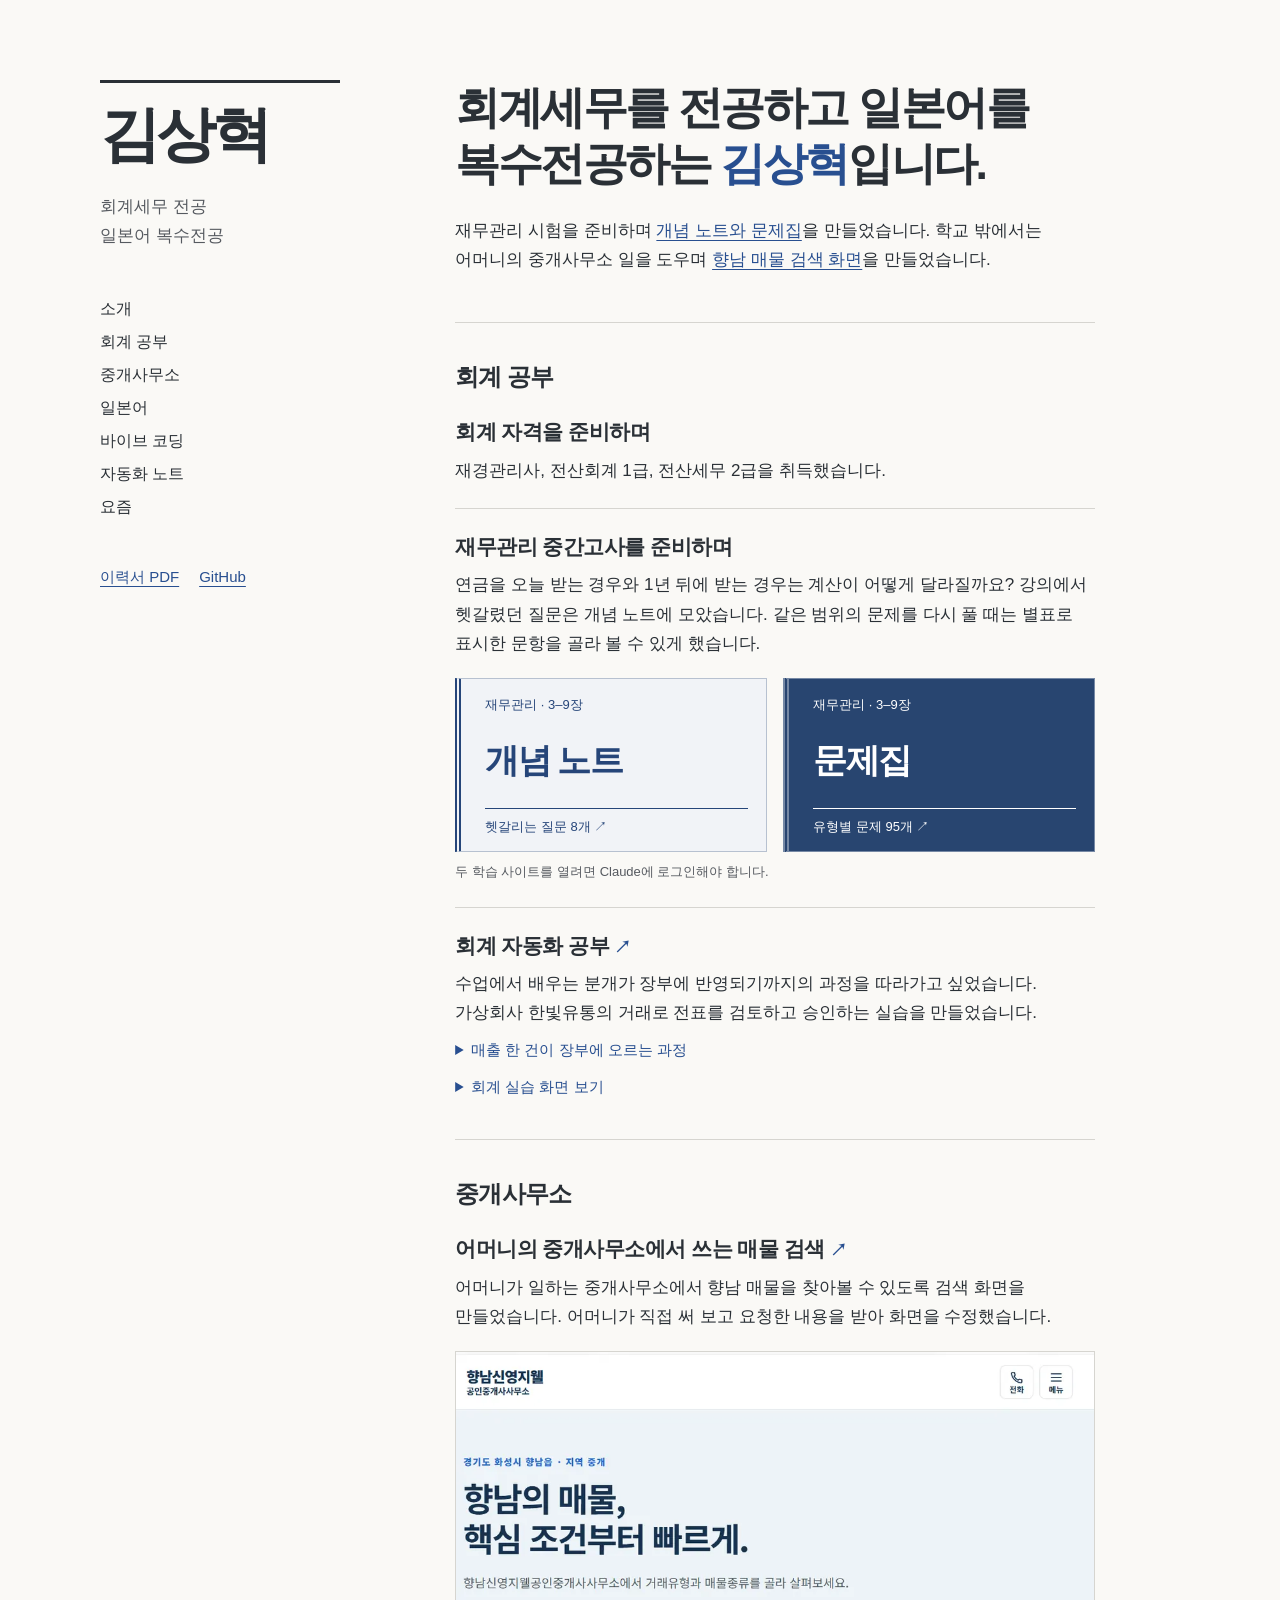
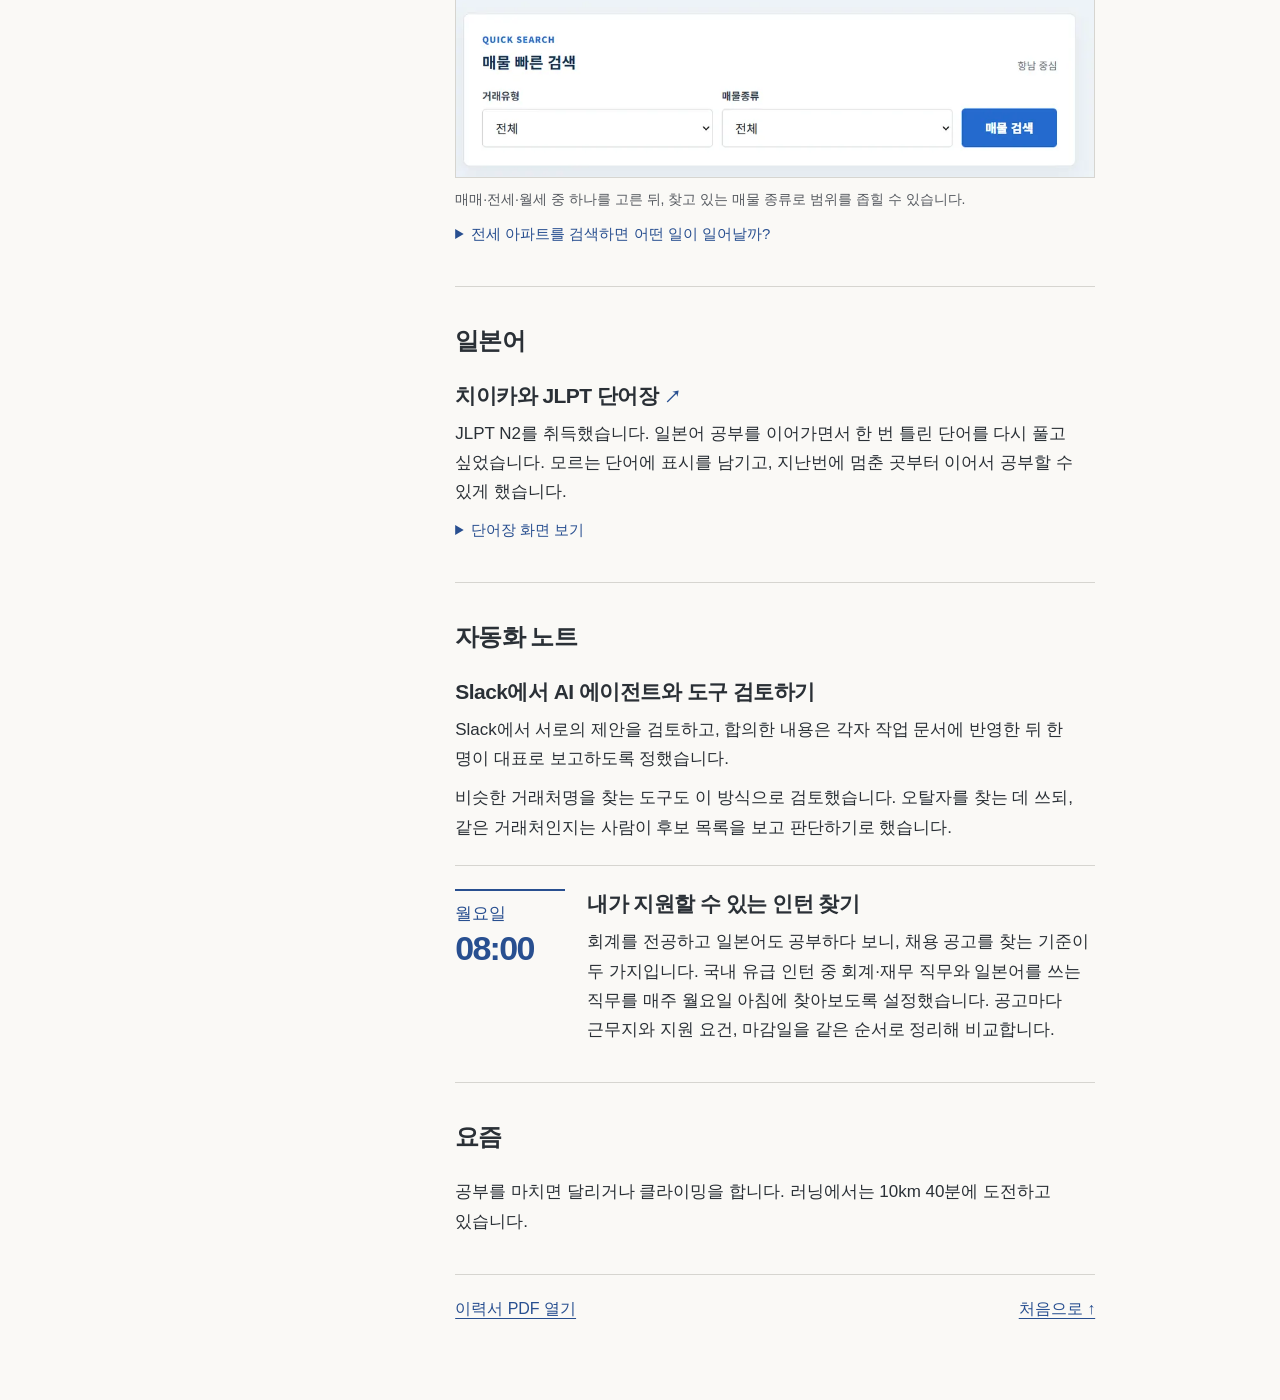
==== index.html @ f2d388ac "Add a Korean development journal with three documented project decisions" ====
<!doctype html>
<html lang="ko">
<head>
  <meta charset="utf-8">
  <meta name="viewport" content="width=device-width, initial-scale=1">
  <meta name="description" content="김상혁의 개인 포트폴리오. 회계와 일본어를 공부하고, 중개사무소 업무와 공부에 쓰는 도구를 만듭니다.">
  <title>김상혁 · 개인 포트폴리오</title>
  <link rel="stylesheet" href="portfolio.css?v=journal-1">
</head>
<body>
  <a class="skip" href="#intro">본문으로 이동</a>
  <div class="layout">
    <header>
      <a class="name" href="#intro"><h1>김상혁</h1></a>
      <p class="major">회계세무 전공<br>일본어 복수전공</p>
      <nav aria-label="페이지 목차">
        <a href="#intro">소개</a><a href="#work">회계 공부</a><a href="#estate">중개사무소</a><a href="#japanese">일본어</a><a href="vibe-coding.html">바이브 코딩</a><a href="#notes">자동화 노트</a><a href="#now">요즘</a>
      </nav>
      <div class="links"><a href="resume.pdf">이력서 PDF</a><a href="https://github.com/osh3772-star">GitHub</a></div>
    </header>
    <main>
      <section id="intro" aria-label="소개">
        <p class="lead">회계세무를 전공하고 일본어를 복수전공하는 <strong>김상혁</strong>입니다.</p>
        <p>재무관리 시험을 준비하며 <a href="#finance-study">개념 노트와 문제집</a>을 만들었습니다. 학교 밖에서는 어머니의 중개사무소 일을 도우며 <a href="#estate">향남 매물 검색 화면</a>을 만들었습니다.</p>
      </section>
      <section id="work">
        <h2>회계 공부</h2>
        <article>
          <h3>회계 자격을 준비하며</h3>
          <p>재경관리사, 전산회계 1급, 전산세무 2급을 취득했습니다.</p>
        </article>
        <article class="study" id="finance-study">
          <h3>재무관리 중간고사를 준비하며</h3>
          <p>연금을 오늘 받는 경우와 1년 뒤에 받는 경우는 계산이 어떻게 달라질까요? 강의에서 헷갈렸던 질문은 개념 노트에 모았습니다. 같은 범위의 문제를 다시 풀 때는 별표로 표시한 문항을 골라 볼 수 있게 했습니다.</p>
          <div class="books" aria-label="재무관리 학습 사이트 두 개">
            <a class="book concept" href="https://claude.ai/artifact/LwPtp9A5DPK2k8vTVn2WAL"><small>재무관리 · 3–9장</small><strong>개념 노트</strong><span>헷갈리는 질문 8개 ↗</span></a>
            <a class="book practice" href="https://claude.ai/artifact/7F24hGEVFYis9CiTzjHPvu"><small>재무관리 · 3–9장</small><strong>문제집</strong><span>유형별 문제 95개 ↗</span></a>
          </div>
          <p class="access">두 학습 사이트를 열려면 Claude에 로그인해야 합니다.</p>
        </article>
        <article>
          <h3><a href="https://ledgerflow-public-reference-gateway.eric5833.workers.dev/">회계 자동화 공부 <span aria-hidden="true">↗</span></a></h3>
          <p>수업에서 배우는 분개가 장부에 반영되기까지의 과정을 따라가고 싶었습니다. 가상회사 한빛유통의 거래로 전표를 검토하고 승인하는 실습을 만들었습니다.</p>
          <details class="mechanism">
            <summary>매출 한 건이 장부에 오르는 과정</summary>
            <p>AI 앱이 MCP로 거래와 증빙을 조회하면 회계 엔진이 분개 초안을 만듭니다. 매출을 기록할 때는 출고 수량과 단위원가를 곱해 매출원가도 계산합니다.</p>
            <p>차변·대변과 증빙을 검사한 뒤 사람이 전표를 승인합니다. 장부에 올릴 때 승인받은 버전과 내용이 일치해야 원장에 반영됩니다.</p>
            <a href="vibe-coding.html#ledger">같은 장부를 읽는지 확인한 개발 일지</a>
          </details>
          <details><summary>회계 실습 화면 보기</summary><img loading="lazy" src="portfolio-images/ledger.webp" alt="LedgerFlow 회계 실습 화면"></details>
        </article>
      </section>
      <section id="estate">
        <h2>중개사무소</h2>
        <article>
          <h3><a href="https://hyangnam-realestate.store/">어머니의 중개사무소에서 쓰는 매물 검색 <span aria-hidden="true">↗</span></a></h3>
          <p>어머니가 일하는 중개사무소에서 향남 매물을 찾아볼 수 있도록 검색 화면을 만들었습니다. 어머니가 직접 써 보고 요청한 내용을 받아 화면을 수정했습니다.</p>
          <figure class="estate-screen">
            <img loading="lazy" width="1000" height="666" src="portfolio-images/estate.webp" alt="향남신영지웰공인중개사사무소의 매물 빠른 검색. 거래유형과 매물종류를 고르는 두 선택란이 있다.">
            <figcaption>매매·전세·월세 중 하나를 고른 뒤, 찾고 있는 매물 종류로 범위를 좁힐 수 있습니다.</figcaption>
          </figure>
          <details class="mechanism">
            <summary>전세 아파트를 검색하면 어떤 일이 일어날까?</summary>
            <p>사무소 주소를 Cloudflare Workers에 연결했습니다. 방문자가 전세와 아파트를 고르면 두 조건이 검색 주소에 담깁니다. Astro가 그 조건을 읽고 Supabase에서 공개된 매물만 조회해 목록을 보여줍니다.</p>
            <p>같은 주소를 다시 열면 그때 공개된 매물로 결과가 갱신됩니다. 가격을 입력하면 전세와 월세는 보증금을 기준으로 검색합니다.</p>
            <a href="https://hyangnam-realestate.store/properties?transaction=%EC%A0%84%EC%84%B8&amp;category=%EC%95%84%ED%8C%8C%ED%8A%B8">전세 아파트로 검색해 보기</a>
          </details>
        </article>
      </section>
      <section id="japanese">
        <h2>일본어</h2>
        <article>
          <h3><a href="https://osh3772-star.github.io/chiikawa-jlpt-vocab/">치이카와 JLPT 단어장 <span aria-hidden="true">↗</span></a></h3>
          <p>JLPT N2를 취득했습니다. 일본어 공부를 이어가면서 한 번 틀린 단어를 다시 풀고 싶었습니다. 모르는 단어에 표시를 남기고, 지난번에 멈춘 곳부터 이어서 공부할 수 있게 했습니다.</p>
          <details><summary>단어장 화면 보기</summary><img loading="lazy" src="portfolio-images/chiikawa.webp" alt="치이카와 JLPT 단어장의 학습 화면"></details>
        </article>
      </section>
      <section id="notes">
        <h2>자동화 노트</h2>
        <article>
          <h3>Slack에서 AI 에이전트와 도구 검토하기</h3>
          <p>Slack에서 서로의 제안을 검토하고, 합의한 내용은 각자 작업 문서에 반영한 뒤 한 명이 대표로 보고하도록 정했습니다.</p>
          <p>비슷한 거래처명을 찾는 도구도 이 방식으로 검토했습니다. 오탈자를 찾는 데 쓰되, 같은 거래처인지는 사람이 후보 목록을 보고 판단하기로 했습니다.</p>
        </article>
        <article>
        <div class="note"><p class="time">월요일 <strong>08:00</strong></p>
        <div><h3>내가 지원할 수 있는 인턴 찾기</h3>
        <p>회계를 전공하고 일본어도 공부하다 보니, 채용 공고를 찾는 기준이 두 가지입니다. 국내 유급 인턴 중 회계·재무 직무와 일본어를 쓰는 직무를 매주 월요일 아침에 찾아보도록 설정했습니다. 공고마다 근무지와 지원 요건, 마감일을 같은 순서로 정리해 비교합니다.</p></div></div>
        </article>
      </section>
      <section id="now"><h2>요즘</h2><p>공부를 마치면 달리거나 클라이밍을 합니다. 러닝에서는 10km 40분에 도전하고 있습니다.</p></section>
      <footer><a href="resume.pdf">이력서 PDF 열기</a><a href="#intro">처음으로 ↑</a></footer>
    </main>
  </div>
</body>
</html>
---- portfolio.css ----
:root {
  color-scheme: light;
  --paper: #faf9f6;
  --ink: #202124;
  --muted: #565a60;
  --blue: #234e97;
  --line: #d6d5d0;
  font-family: "Pretendard Variable", Pretendard, "Apple SD Gothic Neo", "Malgun Gothic", sans-serif;
  color: var(--ink);
  background: var(--paper);
}
* { box-sizing: border-box; }
body { margin: 0; word-break: keep-all; overflow-wrap: break-word; }
a { color: var(--blue); text-underline-offset: 4px; }
a:hover, summary:hover { text-decoration: underline; }
:focus-visible { outline: 2px solid var(--blue); outline-offset: 5px; }
.skip { position: fixed; left: 1rem; top: -5rem; padding: .75rem; background: white; z-index: 2; }
.skip:focus { top: 1rem; }
.layout { width: min(calc(100% - 96px),1080px); margin: 0 auto; display: grid; grid-template-columns: minmax(210px,240px) minmax(0,640px); gap: clamp(64px,9vw,128px); align-items: start; padding: 80px 0; }
header { position: sticky; top: 48px; }
.name { display: inline-block; text-decoration: none; color: var(--ink); }
h1 { margin: 0; font-size: 60px; line-height: 1.12; letter-spacing: -.065em; }
.major { margin: 24px 0 48px; color: var(--muted); }
nav, .links { display: flex; gap: 12px; }
nav { flex-direction: column; align-items: flex-start; }
nav a { color: var(--ink); text-decoration: none; }
.links { margin-top: 50px; gap: 20px; font-size: 15px; }
section { scroll-margin-top: 20px; padding: 38px 0; border-top: 1px solid var(--line); }
#intro { border: 0; padding: 0 0 48px; }
p { margin: 0; font-size: 17px; line-height: 1.72; }
.lead { font-size: clamp(32px,3.5vw,48px); line-height: 1.25; letter-spacing: -.055em; font-weight: 600; margin: 0 0 24px; }
h2 { font-size: 24px; letter-spacing: -.035em; margin: 0 0 24px; }
h3 { font-size: 21px; line-height: 1.4; letter-spacing: -.025em; margin: 0 0 9px; }
h3 a { color: var(--ink); text-decoration: none; }
h3 span { color: var(--blue); font-size: .8em; }
article + article { border-top: 1px solid var(--line); margin-top: 23px; padding-top: 23px; }
summary { width: fit-content; margin-top: 10px; padding: 4px 0; color: var(--blue); cursor: pointer; font-size: 15px; }
details img { display: block; width: 100%; height: auto; margin-top: 12px; border: 1px solid var(--line); }
.note { display: grid; grid-template-columns: 110px 1fr; gap: 22px; }
.time { border-top: 2px solid var(--blue); padding-top: 8px; color: var(--blue); }
.time strong { display: block; font-size: 34px; font-weight: 600; line-height: 1.2; font-variant-numeric: tabular-nums; letter-spacing: -.05em; }
footer { border-top: 1px solid var(--line); padding-top: 24px; display: flex; justify-content: space-between; }
@media (max-width: 760px) {
  .layout { width: auto; display: block; margin: 0 20px; padding: 32px 0; }
  header { position: static; }
  h1 { font-size: 42px; }
  .major { margin: 10px 0 18px; }
  nav { flex-direction: row; flex-wrap: wrap; gap: 6px 18px; }
  .links { margin-top: 16px; }
  #intro { margin-top: 32px; padding-bottom: 32px; }
  section { padding: 28px 0; }
  p { font-size: 16px; }
  .note { display: block; }
  .time { display: inline-flex; gap: 8px; align-items: baseline; margin-bottom: 16px; }
}

/* Shared rhythm for the profile index and the reading column. */
:root { --paper: #faf9f6; --ink: #2a3036; --blue: #284f90; }
header { border-top: 3px solid var(--ink); padding-top: 18px; }
h1 { font-weight: 700; }
nav a { text-decoration: underline; text-decoration-color: transparent; }
nav a:hover, nav a:focus-visible { color: var(--blue); text-decoration-color: currentColor; }
main { min-width: 0; }
section:target h2 { color: var(--blue); }
.books { display: grid; grid-template-columns: repeat(2, minmax(0, 1fr)); gap: 16px; margin: 20px 0 9px; }
.book { position: relative; display: flex; flex-direction: column; justify-content: space-between; min-height: 174px; padding: 17px 18px 15px 24px; border: 1px solid #b7c1d0; border-inline-start: 6px double currentColor; color: #264579; text-decoration: none; background-color: #f1f3f7; }
.book.practice { background-color: #284570; color: #fff; border-color: #7689a5; }
.book strong { font-family: "Batang", "AppleMyungjo", serif; font-size: clamp(24px,3vw,34px); font-weight: 700; letter-spacing: -.045em; }
.book small, .book span, .access { font-size: 13px; }
.book span { border-top: 1px solid currentColor; padding-top: 9px; }
.book:hover { text-decoration: none; }
.book:hover strong, .book:focus-visible strong { text-decoration: underline; text-underline-offset: 4px; }
.access { color: var(--muted); }
@media (max-width: 480px) {
  .books { gap: 8px; }
  .book { padding: 11px; min-height: 144px; }
  .book small, .book span { font-size: 12px; }
}

.lead strong { color: var(--blue); font-weight: 750; }
#intro p a { text-decoration-thickness: 1px; }
.study { scroll-margin-top: 24px; }
#notes article > p + p { margin-top: 10px; }
.estate-screen { margin: 20px 0 0; }
.estate-screen img { display: block; width: 100%; height: auto; border: 1px solid var(--line); }
.estate-screen figcaption { margin-top: 10px; font-size: 14px; line-height: 1.6; color: var(--muted); }

.journal-name { font-size: 60px; font-weight: 700; line-height: 1.12; letter-spacing: -.065em; }
nav a[aria-current="page"] { color: var(--blue); font-weight: 700; text-decoration-color: currentColor; }
.journal h1 { font-size: clamp(36px, 4.3vw, 54px); line-height: 1.18; }
.journal-intro { margin: 22px 0 24px; }
.journal-index { display: grid; gap: 0; border-top: 1px solid var(--ink); }
.journal-index a { display: grid; grid-template-columns: 3.6rem 1fr; gap: 10px; align-items: baseline; padding: 11px 0; border-bottom: 1px solid var(--line); line-height: 1.5; }
.journal-index time, .entry-meta { color: var(--muted); font-size: 14px; font-variant-numeric: tabular-nums; }
.journal article { margin: 0; padding: 38px 0; scroll-margin-top: 16px; }
.journal h2 { margin: 6px 0 15px; line-height: 1.4; }
.journal article p + p, .mechanism p + p { margin-top: 12px; }
.lesson { border-left: 2px solid var(--blue); padding-left: 14px; }
.lesson strong { display: block; font-size: 14px; color: var(--blue); }
.entry-source, .mechanism > a { display: inline-block; font-size: 15px; margin-top: 13px; }
.mechanism p { margin-top: 8px; }
@media (max-width: 760px) {
  .journal { margin-top: 32px; }
  .journal-name { font-size: 42px; }
  .journal article { padding: 28px 0; }
  .journal-index { display: grid; gap: 0; }
}
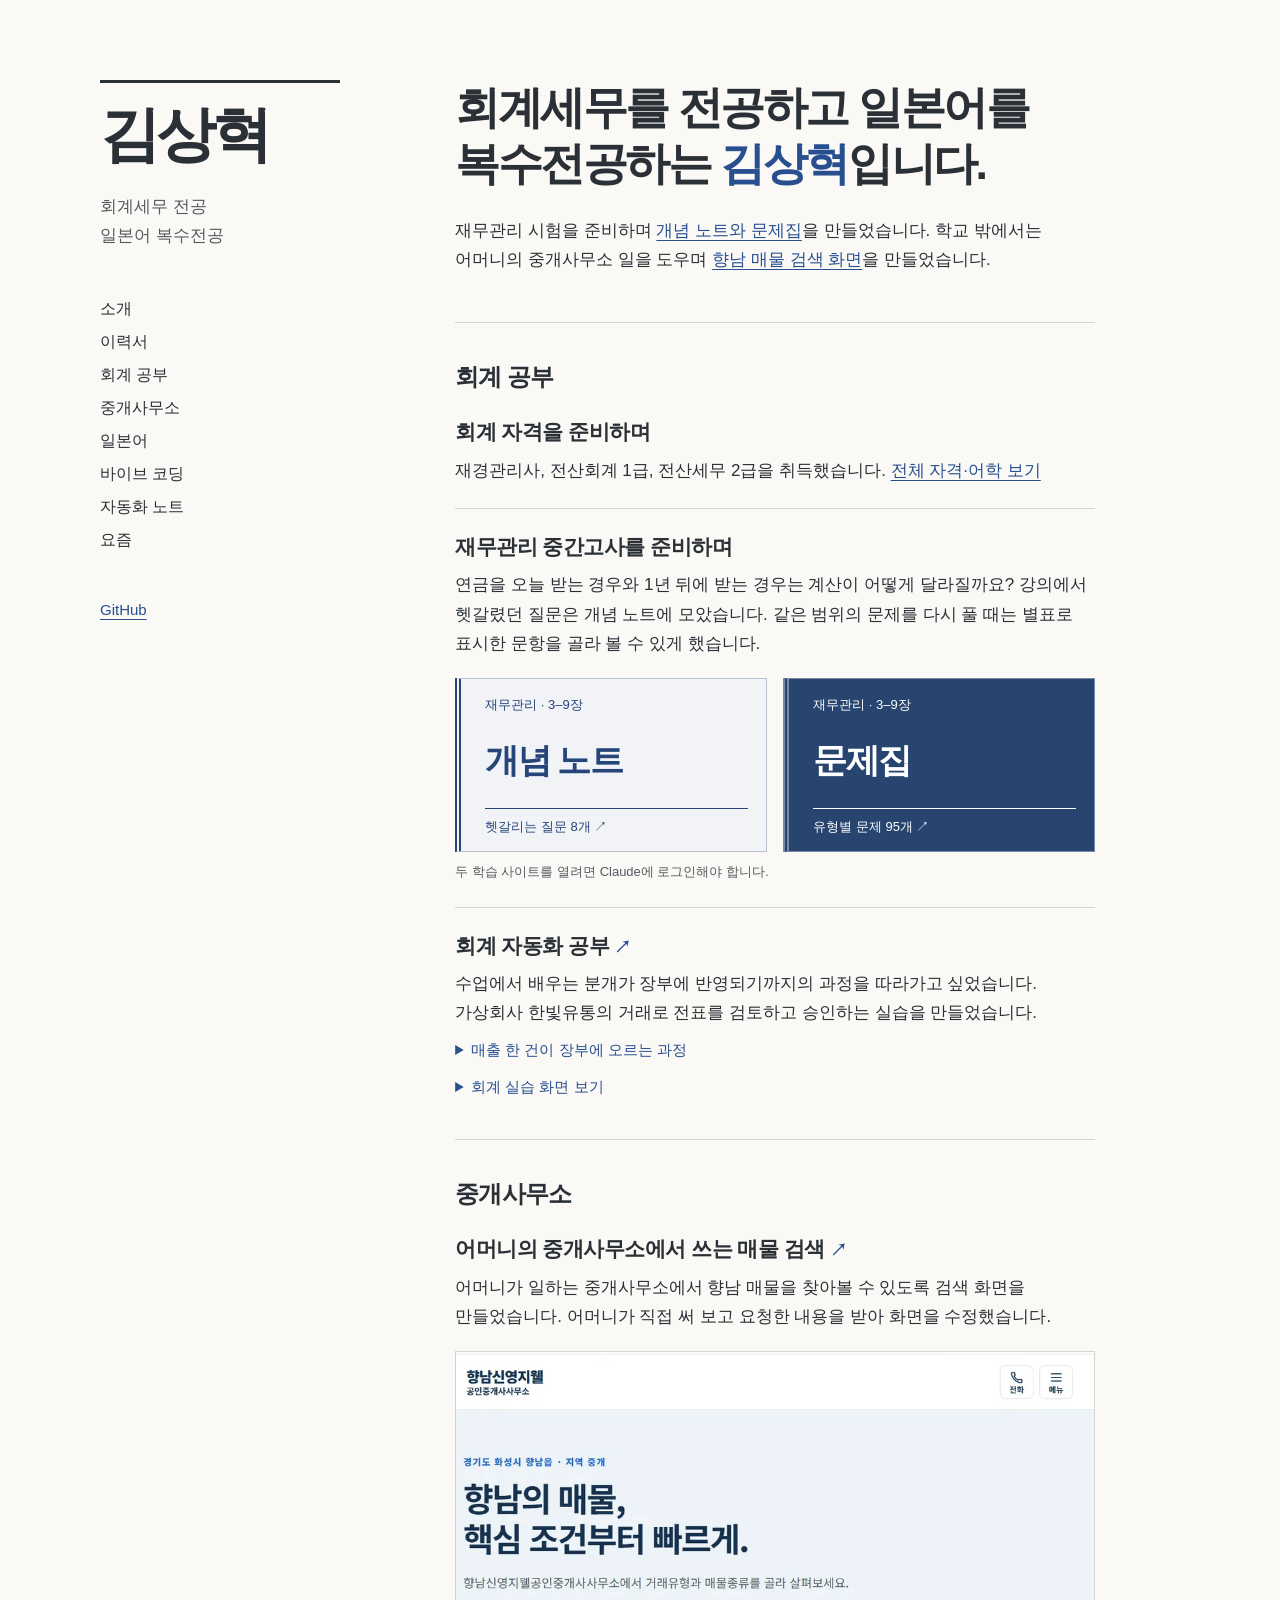
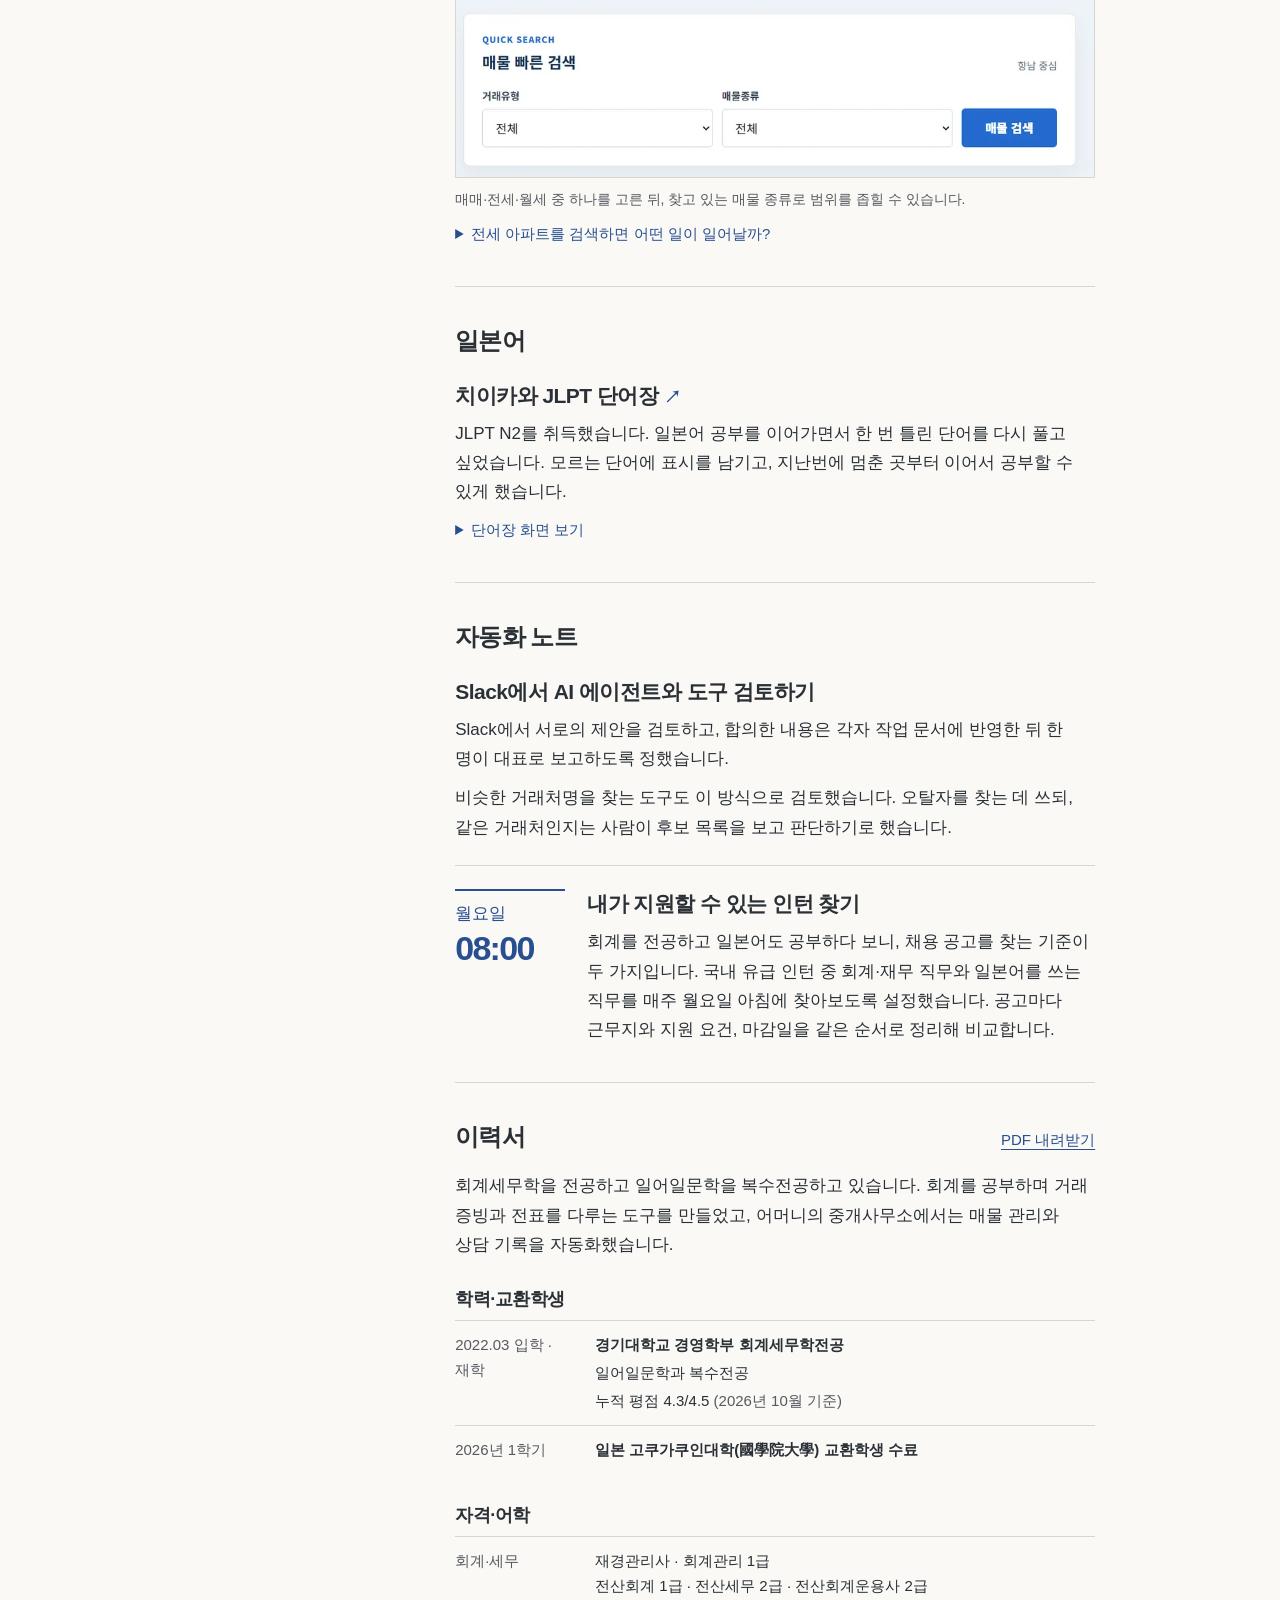
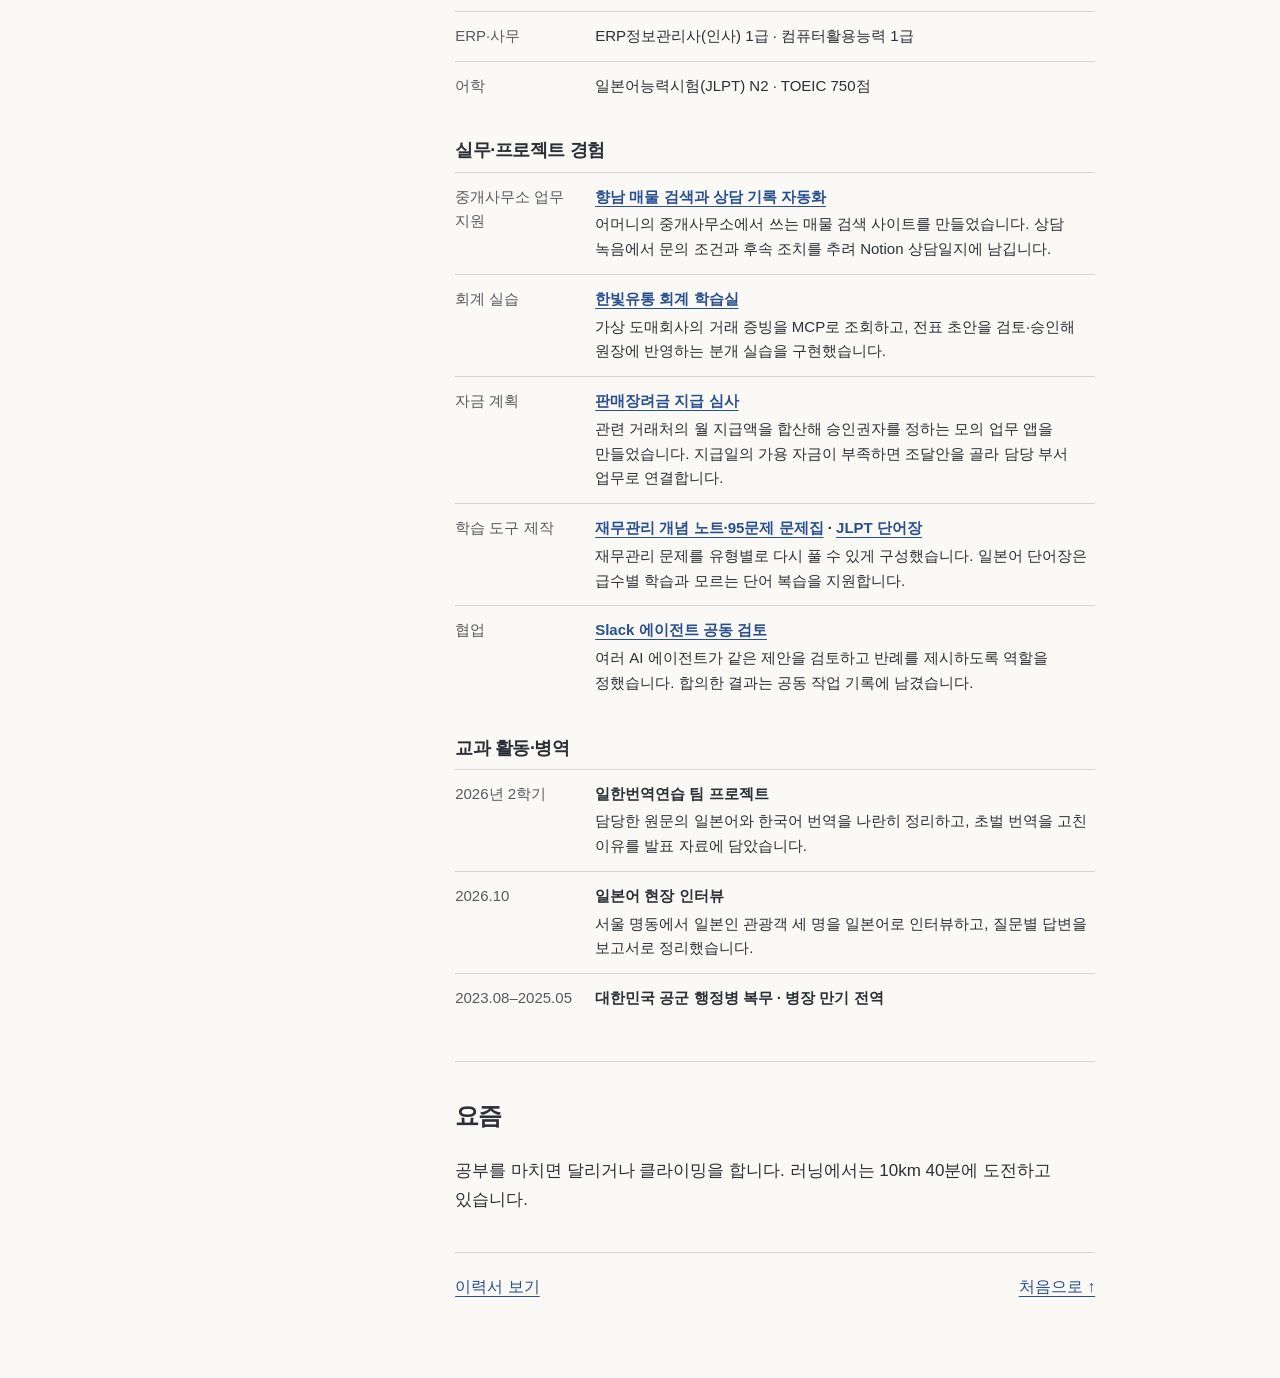
==== commit 32990404: "Integrate the full résumé, qualifications and academic experience into the portfolio" ====
--- a/index.html
+++ b/index.html
@@ -5,7 +5,7 @@
   <meta name="viewport" content="width=device-width, initial-scale=1">
   <meta name="description" content="김상혁의 개인 포트폴리오. 회계와 일본어를 공부하고, 중개사무소 업무와 공부에 쓰는 도구를 만듭니다.">
   <title>김상혁 · 개인 포트폴리오</title>
-  <link rel="stylesheet" href="portfolio.css?v=journal-1">
+  <link rel="stylesheet" href="portfolio.css?v=resume-1">
 </head>
 <body>
   <a class="skip" href="#intro">본문으로 이동</a>
@@ -14,9 +14,9 @@
       <a class="name" href="#intro"><h1>김상혁</h1></a>
       <p class="major">회계세무 전공<br>일본어 복수전공</p>
       <nav aria-label="페이지 목차">
-        <a href="#intro">소개</a><a href="#work">회계 공부</a><a href="#estate">중개사무소</a><a href="#japanese">일본어</a><a href="vibe-coding.html">바이브 코딩</a><a href="#notes">자동화 노트</a><a href="#now">요즘</a>
+        <a href="#intro">소개</a><a href="#resume">이력서</a><a href="#work">회계 공부</a><a href="#estate">중개사무소</a><a href="#japanese">일본어</a><a href="vibe-coding.html">바이브 코딩</a><a href="#notes">자동화 노트</a><a href="#now">요즘</a>
       </nav>
-      <div class="links"><a href="resume.pdf">이력서 PDF</a><a href="https://github.com/osh3772-star">GitHub</a></div>
+      <div class="links"><a href="https://github.com/osh3772-star">GitHub</a></div>
     </header>
     <main>
       <section id="intro" aria-label="소개">
@@ -27,7 +27,7 @@
         <h2>회계 공부</h2>
         <article>
           <h3>회계 자격을 준비하며</h3>
-          <p>재경관리사, 전산회계 1급, 전산세무 2급을 취득했습니다.</p>
+          <p>재경관리사, 전산회계 1급, 전산세무 2급을 취득했습니다. <a href="#resume">전체 자격·어학 보기</a></p>
         </article>
         <article class="study" id="finance-study">
           <h3>재무관리 중간고사를 준비하며</h3>
@@ -45,7 +45,7 @@
             <summary>매출 한 건이 장부에 오르는 과정</summary>
             <p>AI 앱이 MCP로 거래와 증빙을 조회하면 회계 엔진이 분개 초안을 만듭니다. 매출을 기록할 때는 출고 수량과 단위원가를 곱해 매출원가도 계산합니다.</p>
             <p>차변·대변과 증빙을 검사한 뒤 사람이 전표를 승인합니다. 장부에 올릴 때 승인받은 버전과 내용이 일치해야 원장에 반영됩니다.</p>
-            <a href="vibe-coding.html#ledger">같은 장부를 읽는지 확인한 개발 일지</a>
+            <a href="vibe-coding.html#ledger">한빛유통을 만든 과정 읽기</a>
           </details>
           <details><summary>회계 실습 화면 보기</summary><img loading="lazy" src="portfolio-images/ledger.webp" alt="LedgerFlow 회계 실습 화면"></details>
         </article>
@@ -88,8 +88,40 @@
         <p>회계를 전공하고 일본어도 공부하다 보니, 채용 공고를 찾는 기준이 두 가지입니다. 국내 유급 인턴 중 회계·재무 직무와 일본어를 쓰는 직무를 매주 월요일 아침에 찾아보도록 설정했습니다. 공고마다 근무지와 지원 요건, 마감일을 같은 순서로 정리해 비교합니다.</p></div></div>
         </article>
       </section>
+      <section id="resume" class="resume" aria-labelledby="resume-title">
+        <div class="resume-heading">
+          <h2 id="resume-title">이력서</h2>
+          <a class="resume-pdf" href="resume.pdf" download="김상혁_이력서.pdf">PDF 내려받기</a>
+        </div>
+        <p class="resume-summary">회계세무학을 전공하고 일어일문학을 복수전공하고 있습니다. 회계를 공부하며 거래 증빙과 전표를 다루는 도구를 만들었고, 어머니의 중개사무소에서는 매물 관리와 상담 기록을 자동화했습니다.</p>
+        <h3>학력·교환학생</h3>
+        <dl class="resume-list">
+          <div><dt>2022.03 입학 · 재학</dt><dd><strong>경기대학교 경영학부 회계세무학전공</strong><p>일어일문학과 복수전공</p><p>누적 평점 4.3/4.5 <span class="resume-asof">(2026년 10월 기준)</span></p></dd></div>
+          <div><dt>2026년 1학기</dt><dd><strong>일본 고쿠가쿠인대학(國學院大學) 교환학생 수료</strong></dd></div>
+        </dl>
+        <h3>자격·어학</h3>
+        <dl class="resume-list resume-qual">
+          <div><dt>회계·세무</dt><dd>재경관리사 · 회계관리 1급<br>전산회계 1급 · 전산세무 2급 · 전산회계운용사 2급</dd></div>
+          <div><dt>ERP·사무</dt><dd>ERP정보관리사(인사) 1급 · 컴퓨터활용능력 1급</dd></div>
+          <div><dt>어학</dt><dd>일본어능력시험(JLPT) N2 · TOEIC 750점</dd></div>
+        </dl>
+        <h3>실무·프로젝트 경험</h3>
+        <dl class="resume-list">
+          <div><dt>중개사무소 업무 지원</dt><dd><strong><a href="#estate">향남 매물 검색과 상담 기록 자동화</a></strong><p>어머니의 중개사무소에서 쓰는 매물 검색 사이트를 만들었습니다. 상담 녹음에서 문의 조건과 후속 조치를 추려 Notion 상담일지에 남깁니다.</p></dd></div>
+          <div><dt>회계 실습</dt><dd><strong><a href="vibe-coding.html#ledger">한빛유통 회계 학습실</a></strong><p>가상 도매회사의 거래 증빙을 MCP로 조회하고, 전표 초안을 검토·승인해 원장에 반영하는 분개 실습을 구현했습니다.</p></dd></div>
+          <div><dt>자금 계획</dt><dd><strong><a href="vibe-coding.html#work-finance">판매장려금 지급 심사</a></strong><p>관련 거래처의 월 지급액을 합산해 승인권자를 정하는 모의 업무 앱을 만들었습니다. 지급일의 가용 자금이 부족하면 조달안을 골라 담당 부서 업무로 연결합니다.</p></dd></div>
+          <div><dt>학습 도구 제작</dt><dd><strong><a href="#finance-study">재무관리 개념 노트·95문제 문제집</a> · <a href="#japanese">JLPT 단어장</a></strong><p>재무관리 문제를 유형별로 다시 풀 수 있게 구성했습니다. 일본어 단어장은 급수별 학습과 모르는 단어 복습을 지원합니다.</p></dd></div>
+          <div><dt>협업</dt><dd><strong><a href="#notes">Slack 에이전트 공동 검토</a></strong><p>여러 AI 에이전트가 같은 제안을 검토하고 반례를 제시하도록 역할을 정했습니다. 합의한 결과는 공동 작업 기록에 남겼습니다.</p></dd></div>
+        </dl>
+        <h3>교과 활동·병역</h3>
+        <dl class="resume-list">
+          <div><dt>2026년 2학기</dt><dd><strong>일한번역연습 팀 프로젝트</strong><p>담당한 원문의 일본어와 한국어 번역을 나란히 정리하고, 초벌 번역을 고친 이유를 발표 자료에 담았습니다.</p></dd></div>
+          <div><dt>2026.10</dt><dd><strong>일본어 현장 인터뷰</strong><p>서울 명동에서 일본인 관광객 세 명을 일본어로 인터뷰하고, 질문별 답변을 보고서로 정리했습니다.</p></dd></div>
+          <div><dt>2023.08–2025.05</dt><dd><strong>대한민국 공군 행정병 복무 · 병장 만기 전역</strong></dd></div>
+        </dl>
+      </section>
       <section id="now"><h2>요즘</h2><p>공부를 마치면 달리거나 클라이밍을 합니다. 러닝에서는 10km 40분에 도전하고 있습니다.</p></section>
-      <footer><a href="resume.pdf">이력서 PDF 열기</a><a href="#intro">처음으로 ↑</a></footer>
+      <footer><a href="#resume">이력서 보기</a><a href="#intro">처음으로 ↑</a></footer>
     </main>
   </div>
 </body>
--- a/portfolio.css
+++ b/portfolio.css
@@ -105,3 +105,39 @@
   .journal article { padding: 28px 0; }
   .journal-index { display: grid; gap: 0; }
 }
+
+.journal-index .work-index-link { display: block; color: var(--blue); font-weight: 650; }
+.more-work { padding: 35px 0 22px; scroll-margin-top: 18px; }
+.more-work h2 { margin: 0 0 24px; }
+.more-work h3 { font-size: 17px; margin: 26px 0 7px; }
+.work-list { margin: 0; }
+.work-list > div { display: grid; grid-template-columns: minmax(128px, 31%) minmax(0, 1fr); gap: 14px; padding: 9px 0; border-top: 1px solid var(--line); }
+.work-list dt, .work-list dd { margin: 0; font-size: 15px; line-height: 1.55; }
+.work-list dt { font-weight: 650; }
+.work-list dd { color: var(--muted); }
+@media (max-width: 520px) {
+  .work-list > div { grid-template-columns: 1fr; gap: 2px; }
+}
+
+.work-groups { display: flex; flex-flow: row wrap; gap: 4px 18px; margin: -6px 0 24px; }
+.work-groups a { display: inline-block; padding: 4px 0; color: var(--blue); font-size: 14px; text-decoration: underline; }
+.more-work h3[id] { scroll-margin-top: 20px; }
+.more-work h3:target { color: var(--blue); }
+.work-titles { list-style: none; margin: 0; padding: 0; }
+.work-titles li { border-top: 1px solid var(--line); padding: 9px 0; font-size: 15px; line-height: 1.55; font-weight: 650; }
+
+.resume-heading { display: flex; align-items: baseline; justify-content: space-between; gap: 16px; }
+.resume-heading h2 { margin-bottom: 0; }
+.resume-pdf { font-size: 15px; white-space: nowrap; }
+.resume-summary { margin: 18px 0 26px; }
+.resume h3 { margin: 28px 0 8px; font-size: 18px; }
+.resume-list { margin: 0; }
+.resume-list > div { display: grid; grid-template-columns: 128px minmax(0,1fr); gap: 12px; padding: 12px 0; border-top: 1px solid var(--line); }
+.resume-list dt, .resume-list dd, .resume-list p { margin: 0; font-size: 15px; line-height: 1.65; }
+.resume-list dt, .resume-asof { color: var(--muted); }
+.resume-list dd p { margin-top: 3px; }
+.resume-list dd strong { font-weight: 650; }
+@media (max-width: 520px) {
+  .resume-list > div { grid-template-columns: 1fr; gap: 2px; }
+  .resume-list dt { font-size: 13px; }
+}
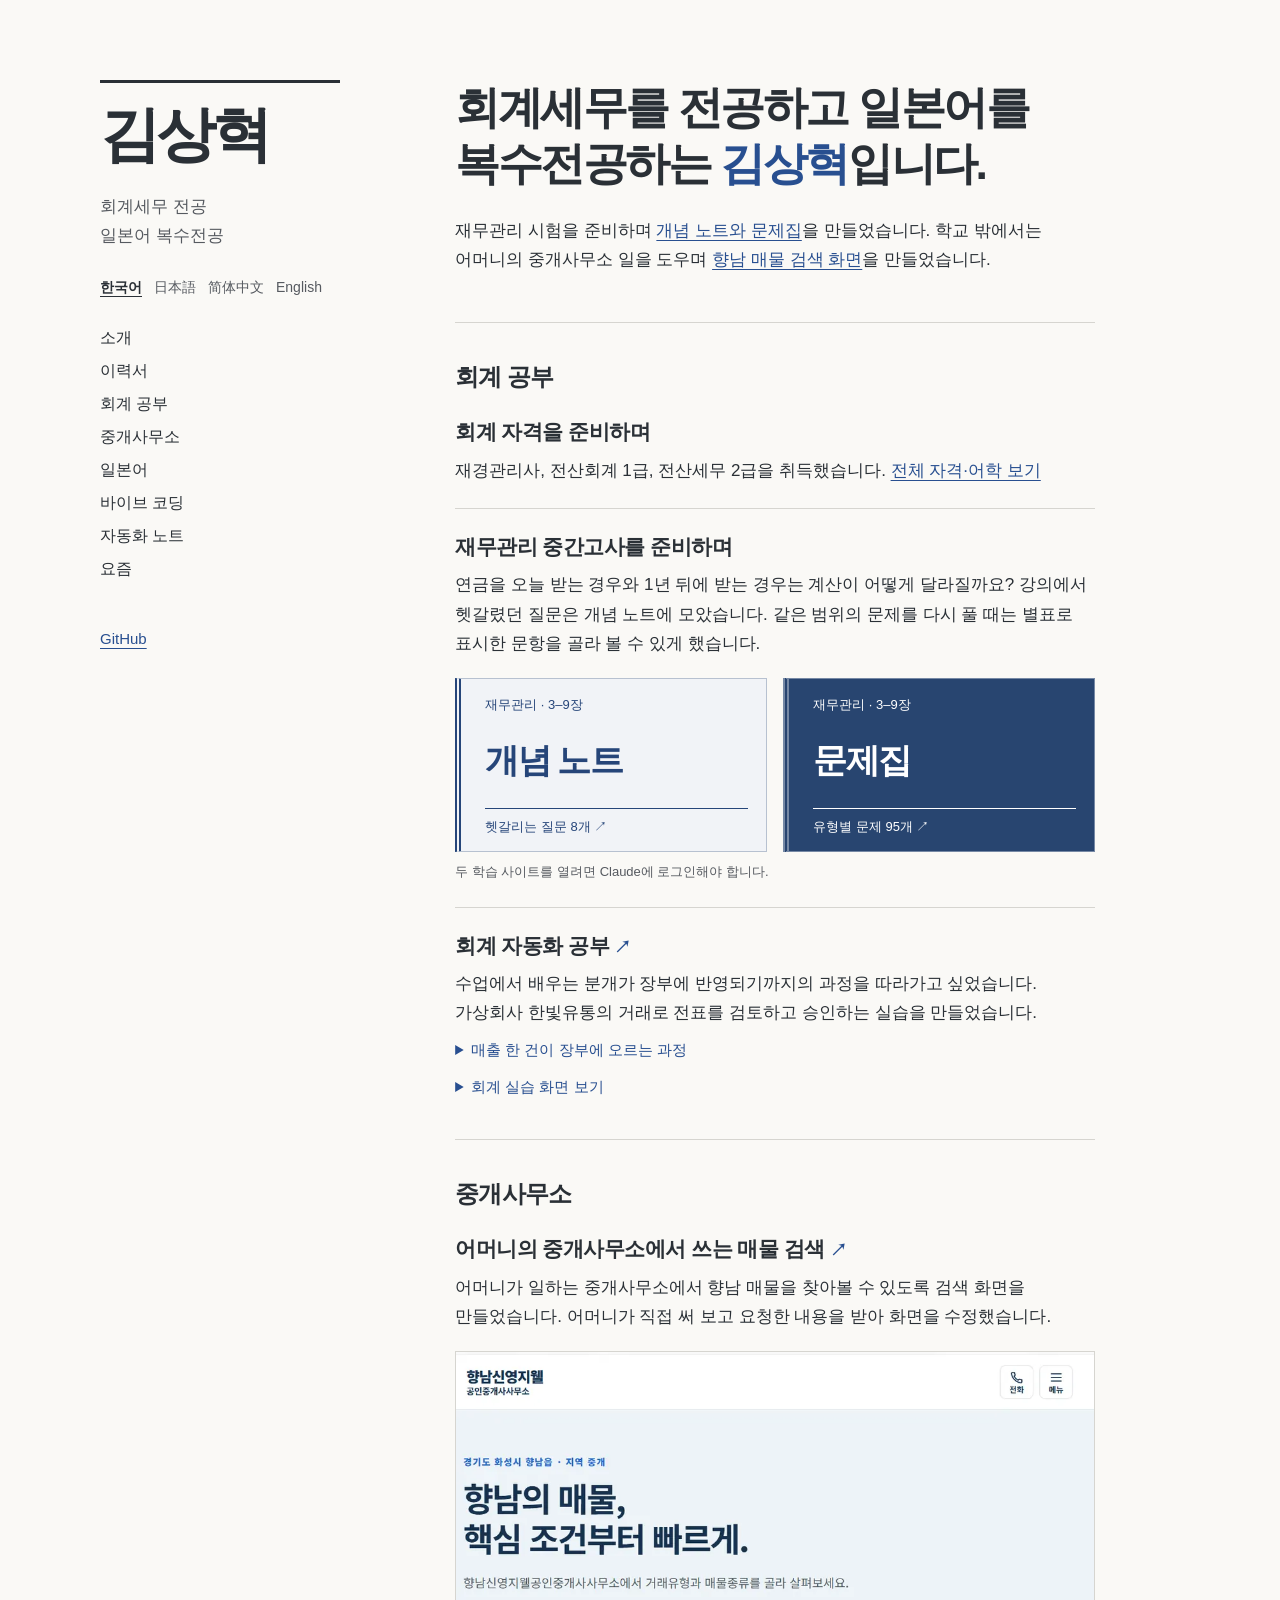
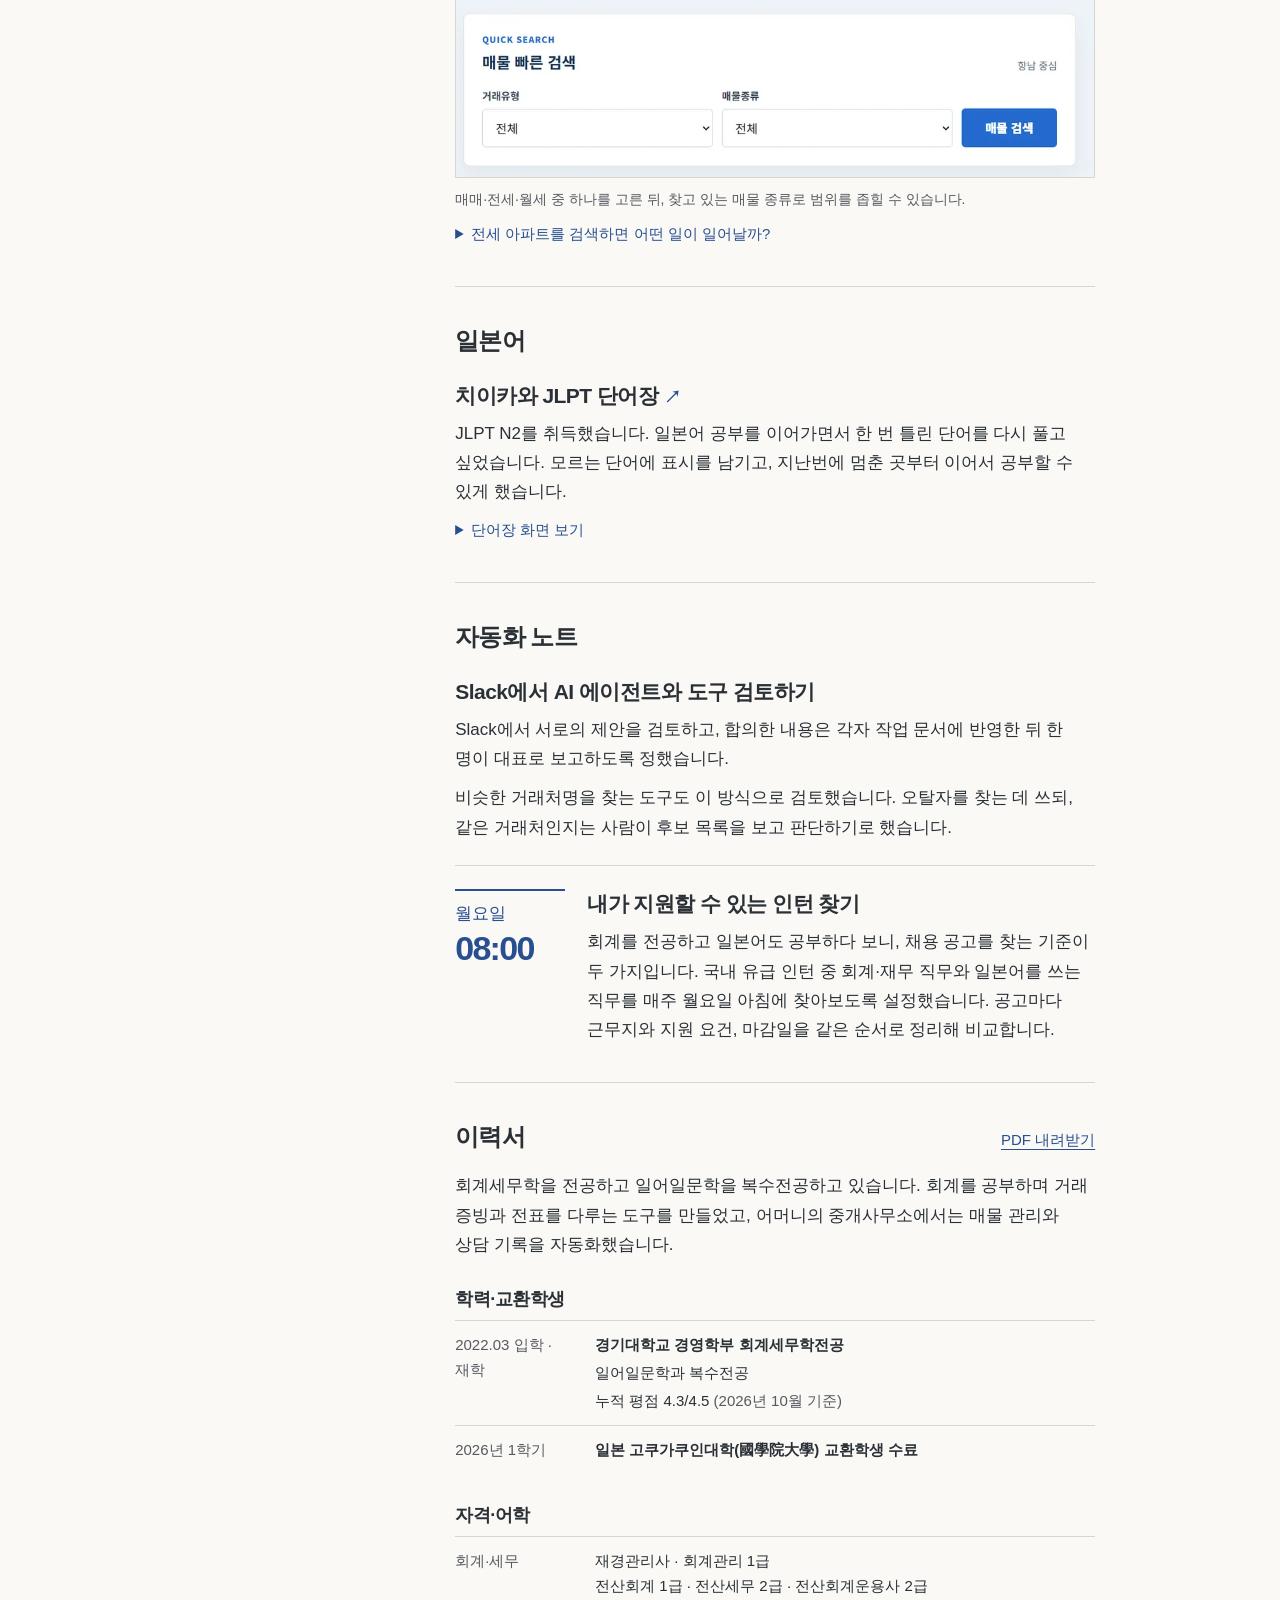
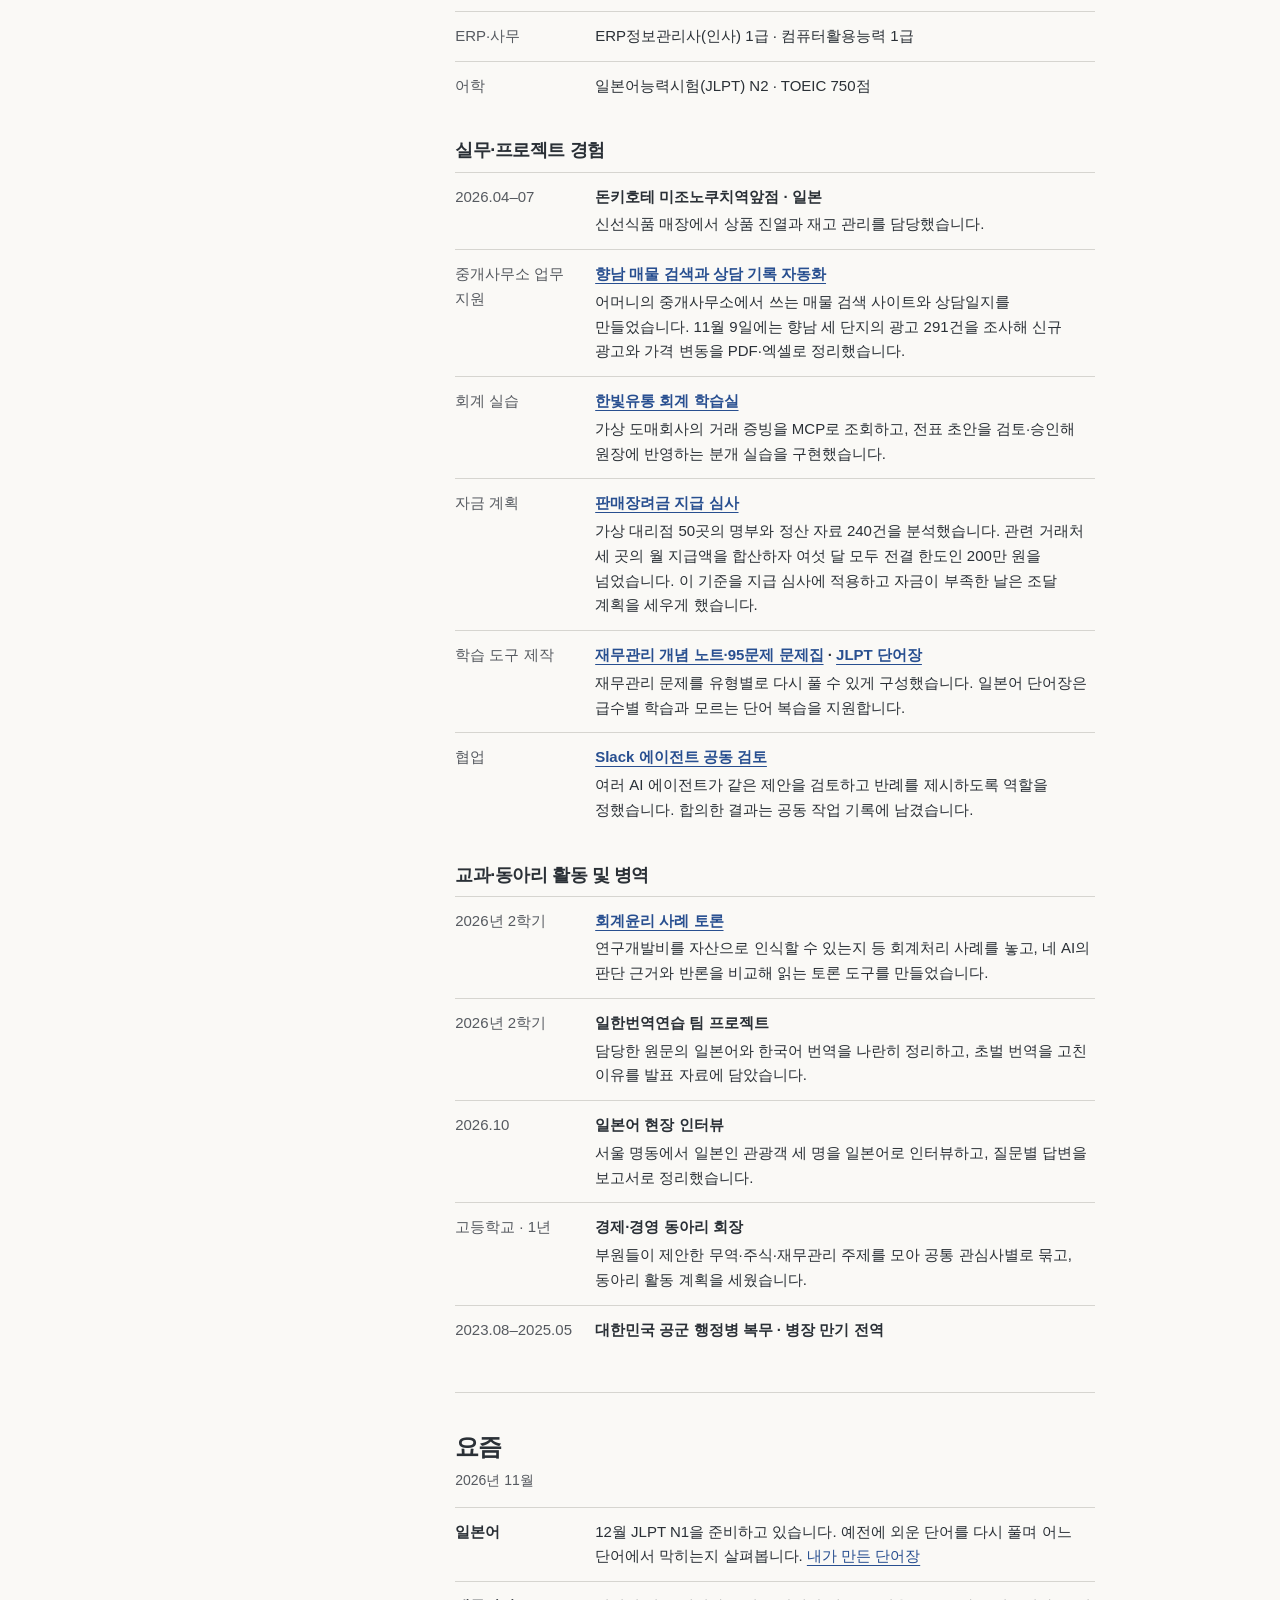
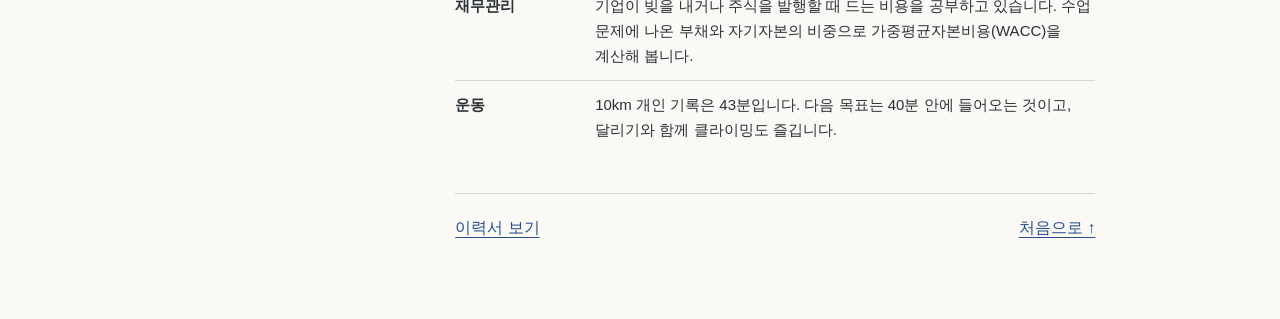
==== commit 96de487c: "Publish three translated portfolios and résumés, with Kim Sanghyeok's confirmed name and experience" ====
--- a/index.html
+++ b/index.html
@@ -5,7 +5,13 @@
   <meta name="viewport" content="width=device-width, initial-scale=1">
   <meta name="description" content="김상혁의 개인 포트폴리오. 회계와 일본어를 공부하고, 중개사무소 업무와 공부에 쓰는 도구를 만듭니다.">
   <title>김상혁 · 개인 포트폴리오</title>
-  <link rel="stylesheet" href="portfolio.css?v=resume-1">
+  <link rel="stylesheet" href="portfolio.css?v=languages-1">
+  <link rel="alternate" hreflang="ko" href="https://osh3772-star.github.io/">
+  <link rel="alternate" hreflang="ja" href="https://osh3772-star.github.io/ja/">
+  <link rel="alternate" hreflang="zh-Hans" href="https://osh3772-star.github.io/zh/">
+  <link rel="alternate" hreflang="en" href="https://osh3772-star.github.io/en/">
+  <link rel="alternate" hreflang="x-default" href="https://osh3772-star.github.io/">
+  <script defer src="language-nav.js"></script>
 </head>
 <body>
   <a class="skip" href="#intro">본문으로 이동</a>
@@ -13,6 +19,12 @@
     <header>
       <a class="name" href="#intro"><h1>김상혁</h1></a>
       <p class="major">회계세무 전공<br>일본어 복수전공</p>
+      <nav class="language-nav" aria-label="언어 선택">
+        <a lang="ko" hreflang="ko" href="./" aria-current="true">한국어</a>
+        <a lang="ja" hreflang="ja" href="./ja/">日本語</a>
+        <a lang="zh-Hans" hreflang="zh-Hans" href="./zh/">简体中文</a>
+        <a lang="en" hreflang="en" href="./en/">English</a>
+      </nav>
       <nav aria-label="페이지 목차">
         <a href="#intro">소개</a><a href="#resume">이력서</a><a href="#work">회계 공부</a><a href="#estate">중개사무소</a><a href="#japanese">일본어</a><a href="vibe-coding.html">바이브 코딩</a><a href="#notes">자동화 노트</a><a href="#now">요즘</a>
       </nav>
@@ -107,20 +119,31 @@
         </dl>
         <h3>실무·프로젝트 경험</h3>
         <dl class="resume-list">
-          <div><dt>중개사무소 업무 지원</dt><dd><strong><a href="#estate">향남 매물 검색과 상담 기록 자동화</a></strong><p>어머니의 중개사무소에서 쓰는 매물 검색 사이트를 만들었습니다. 상담 녹음에서 문의 조건과 후속 조치를 추려 Notion 상담일지에 남깁니다.</p></dd></div>
+          <div><dt>2026.04–07</dt><dd><strong>돈키호테 미조노쿠치역앞점 · 일본</strong><p>신선식품 매장에서 상품 진열과 재고 관리를 담당했습니다.</p></dd></div>
+          <div><dt>중개사무소 업무 지원</dt><dd><strong><a href="#estate">향남 매물 검색과 상담 기록 자동화</a></strong><p>어머니의 중개사무소에서 쓰는 매물 검색 사이트와 상담일지를 만들었습니다. 11월 9일에는 향남 세 단지의 광고 291건을 조사해 신규 광고와 가격 변동을 PDF·엑셀로 정리했습니다.</p></dd></div>
           <div><dt>회계 실습</dt><dd><strong><a href="vibe-coding.html#ledger">한빛유통 회계 학습실</a></strong><p>가상 도매회사의 거래 증빙을 MCP로 조회하고, 전표 초안을 검토·승인해 원장에 반영하는 분개 실습을 구현했습니다.</p></dd></div>
-          <div><dt>자금 계획</dt><dd><strong><a href="vibe-coding.html#work-finance">판매장려금 지급 심사</a></strong><p>관련 거래처의 월 지급액을 합산해 승인권자를 정하는 모의 업무 앱을 만들었습니다. 지급일의 가용 자금이 부족하면 조달안을 골라 담당 부서 업무로 연결합니다.</p></dd></div>
+          <div><dt>자금 계획</dt><dd><strong><a href="vibe-coding.html#work-finance">판매장려금 지급 심사</a></strong><p>가상 대리점 50곳의 명부와 정산 자료 240건을 분석했습니다. 관련 거래처 세 곳의 월 지급액을 합산하자 여섯 달 모두 전결 한도인 200만 원을 넘었습니다. 이 기준을 지급 심사에 적용하고 자금이 부족한 날은 조달 계획을 세우게 했습니다.</p></dd></div>
           <div><dt>학습 도구 제작</dt><dd><strong><a href="#finance-study">재무관리 개념 노트·95문제 문제집</a> · <a href="#japanese">JLPT 단어장</a></strong><p>재무관리 문제를 유형별로 다시 풀 수 있게 구성했습니다. 일본어 단어장은 급수별 학습과 모르는 단어 복습을 지원합니다.</p></dd></div>
           <div><dt>협업</dt><dd><strong><a href="#notes">Slack 에이전트 공동 검토</a></strong><p>여러 AI 에이전트가 같은 제안을 검토하고 반례를 제시하도록 역할을 정했습니다. 합의한 결과는 공동 작업 기록에 남겼습니다.</p></dd></div>
         </dl>
-        <h3>교과 활동·병역</h3>
+        <h3>교과·동아리 활동 및 병역</h3>
         <dl class="resume-list">
+          <div><dt>2026년 2학기</dt><dd><strong><a href="https://osh3772-star.github.io/ai-debate/">회계윤리 사례 토론</a></strong><p>연구개발비를 자산으로 인식할 수 있는지 등 회계처리 사례를 놓고, 네 AI의 판단 근거와 반론을 비교해 읽는 토론 도구를 만들었습니다.</p></dd></div>
           <div><dt>2026년 2학기</dt><dd><strong>일한번역연습 팀 프로젝트</strong><p>담당한 원문의 일본어와 한국어 번역을 나란히 정리하고, 초벌 번역을 고친 이유를 발표 자료에 담았습니다.</p></dd></div>
           <div><dt>2026.10</dt><dd><strong>일본어 현장 인터뷰</strong><p>서울 명동에서 일본인 관광객 세 명을 일본어로 인터뷰하고, 질문별 답변을 보고서로 정리했습니다.</p></dd></div>
+          <div><dt>고등학교 · 1년</dt><dd><strong>경제·경영 동아리 회장</strong><p>부원들이 제안한 무역·주식·재무관리 주제를 모아 공통 관심사별로 묶고, 동아리 활동 계획을 세웠습니다.</p></dd></div>
           <div><dt>2023.08–2025.05</dt><dd><strong>대한민국 공군 행정병 복무 · 병장 만기 전역</strong></dd></div>
         </dl>
       </section>
-      <section id="now"><h2>요즘</h2><p>공부를 마치면 달리거나 클라이밍을 합니다. 러닝에서는 10km 40분에 도전하고 있습니다.</p></section>
+      <section id="now" aria-labelledby="now-title">
+        <h2 id="now-title">요즘</h2>
+        <p class="now-date"><time datetime="2026-11">2026년 11월</time></p>
+        <dl class="resume-list now-list">
+          <div><dt>일본어</dt><dd>12월 JLPT N1을 준비하고 있습니다. 예전에 외운 단어를 다시 풀며 어느 단어에서 막히는지 살펴봅니다. <a href="https://osh3772-star.github.io/chiikawa-jlpt-vocab/">내가 만든 단어장</a></dd></div>
+          <div><dt>재무관리</dt><dd>기업이 빚을 내거나 주식을 발행할 때 드는 비용을 공부하고 있습니다. 수업 문제에 나온 부채와 자기자본의 비중으로 가중평균자본비용(WACC)을 계산해 봅니다.</dd></div>
+          <div><dt>운동</dt><dd>10km 개인 기록은 43분입니다. 다음 목표는 40분 안에 들어오는 것이고, 달리기와 함께 클라이밍도 즐깁니다.</dd></div>
+        </dl>
+      </section>
       <footer><a href="#resume">이력서 보기</a><a href="#intro">처음으로 ↑</a></footer>
     </main>
   </div>
--- a/portfolio.css
+++ b/portfolio.css
@@ -141,3 +141,14 @@
   .resume-list > div { grid-template-columns: 1fr; gap: 2px; }
   .resume-list dt { font-size: 13px; }
 }
+#now h2 { margin-bottom: 5px; }
+.now-date { margin-bottom: 14px; color: var(--muted); font-size: 14px; }
+.now-list dt { color: var(--ink); font-weight: 650; }
+
+header .language-nav { display: flex; flex-flow: row wrap; align-items: center; gap: 2px 12px; margin: -26px 0 26px; }
+.language-nav a { display: inline-block; padding: 4px 0; font-size: 14px; line-height: 1.5; color: var(--muted); }
+.language-nav a[aria-current="true"] { font-weight: 700; color: var(--ink); text-decoration: underline; text-decoration-color: currentColor; }
+html[lang="zh-Hans"] body, html[lang="ja"] body { word-break: normal; line-break: strict; }
+@media (max-width: 760px) {
+  header .language-nav { margin: 0 0 15px; gap: 2px 16px; }
+}
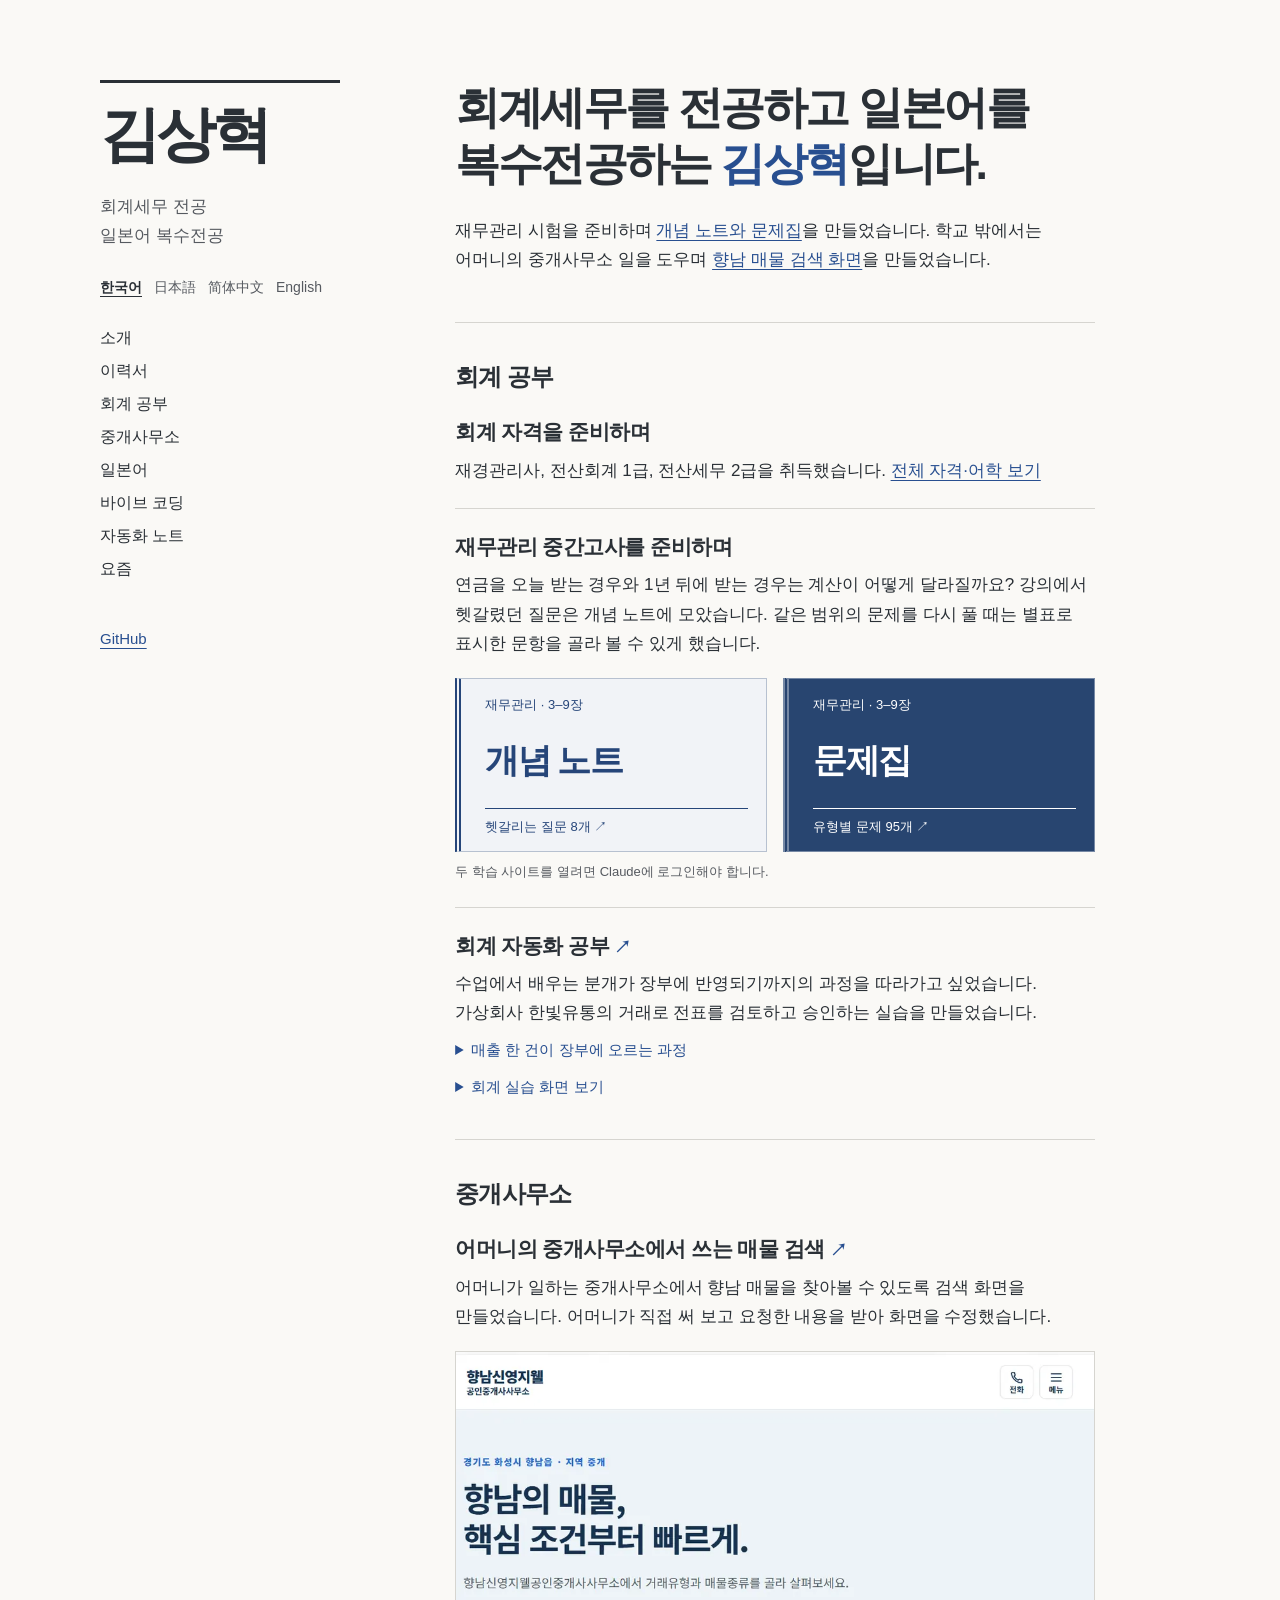
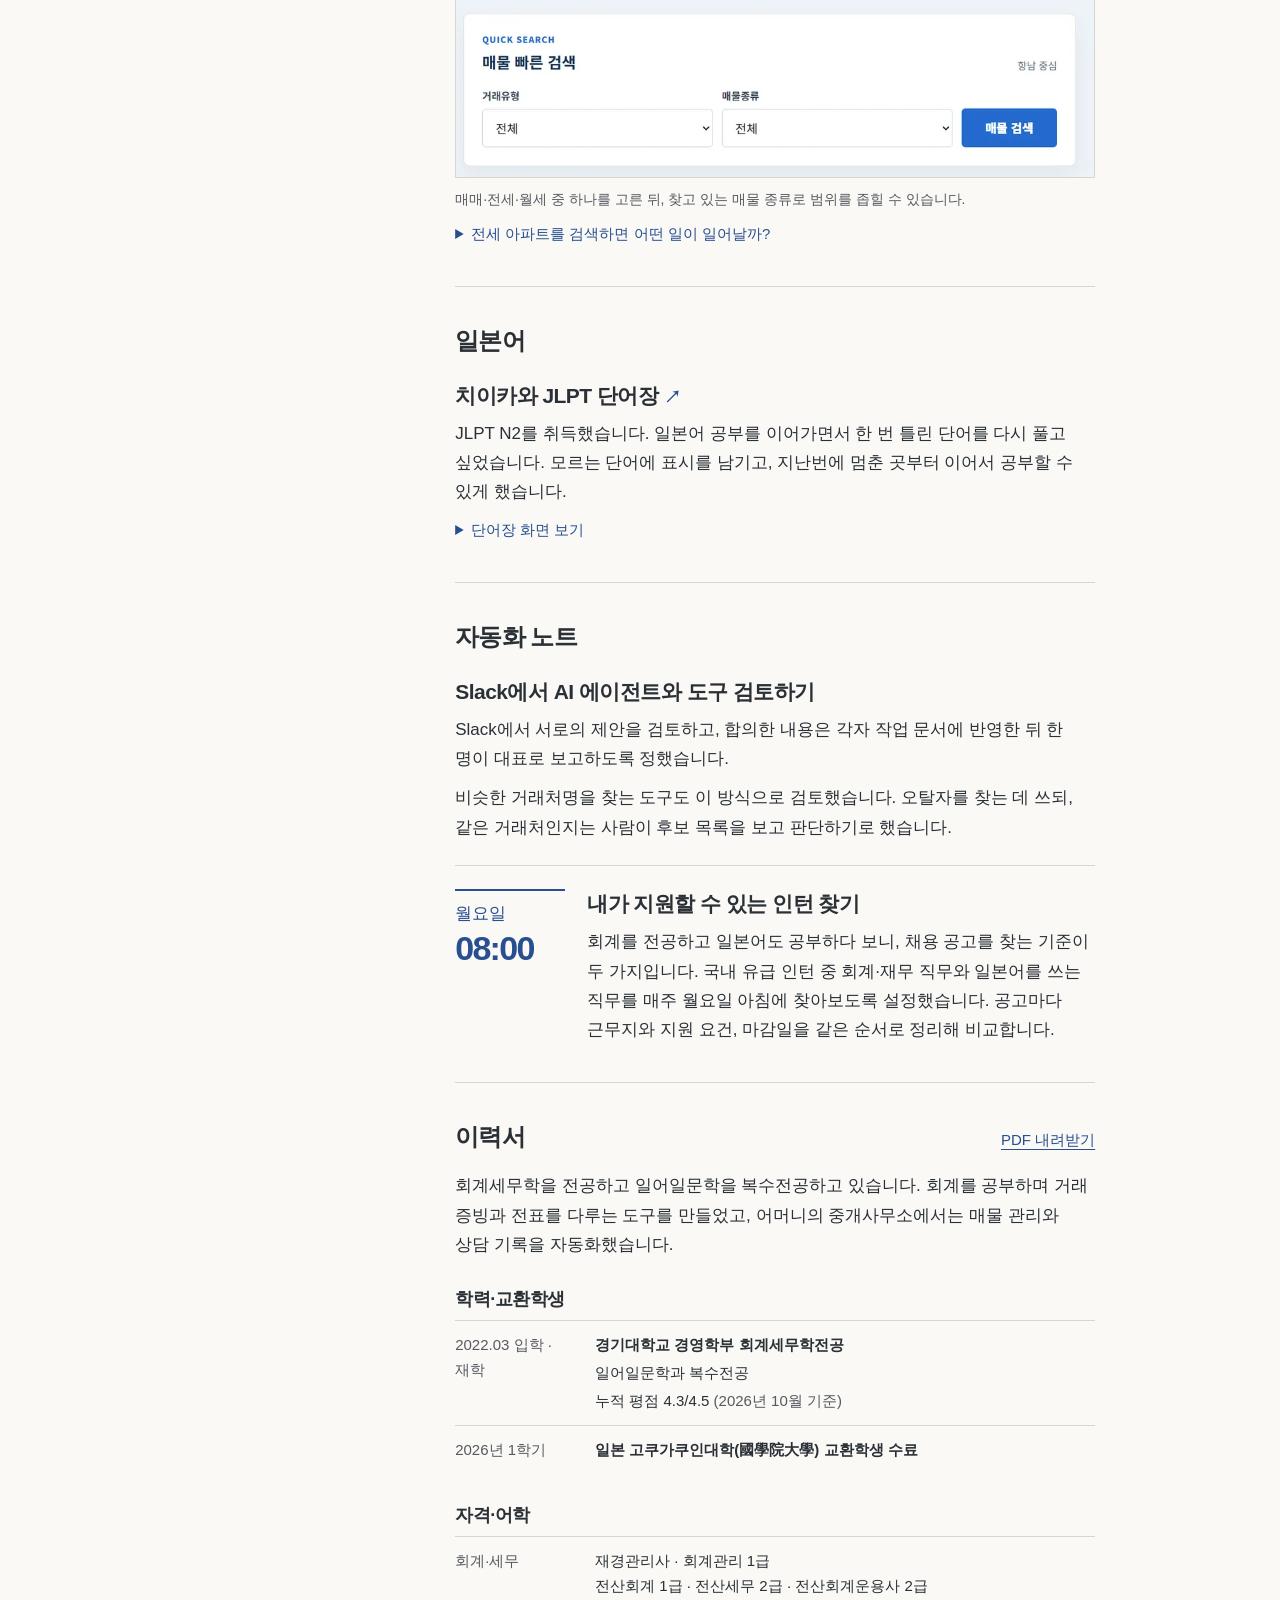
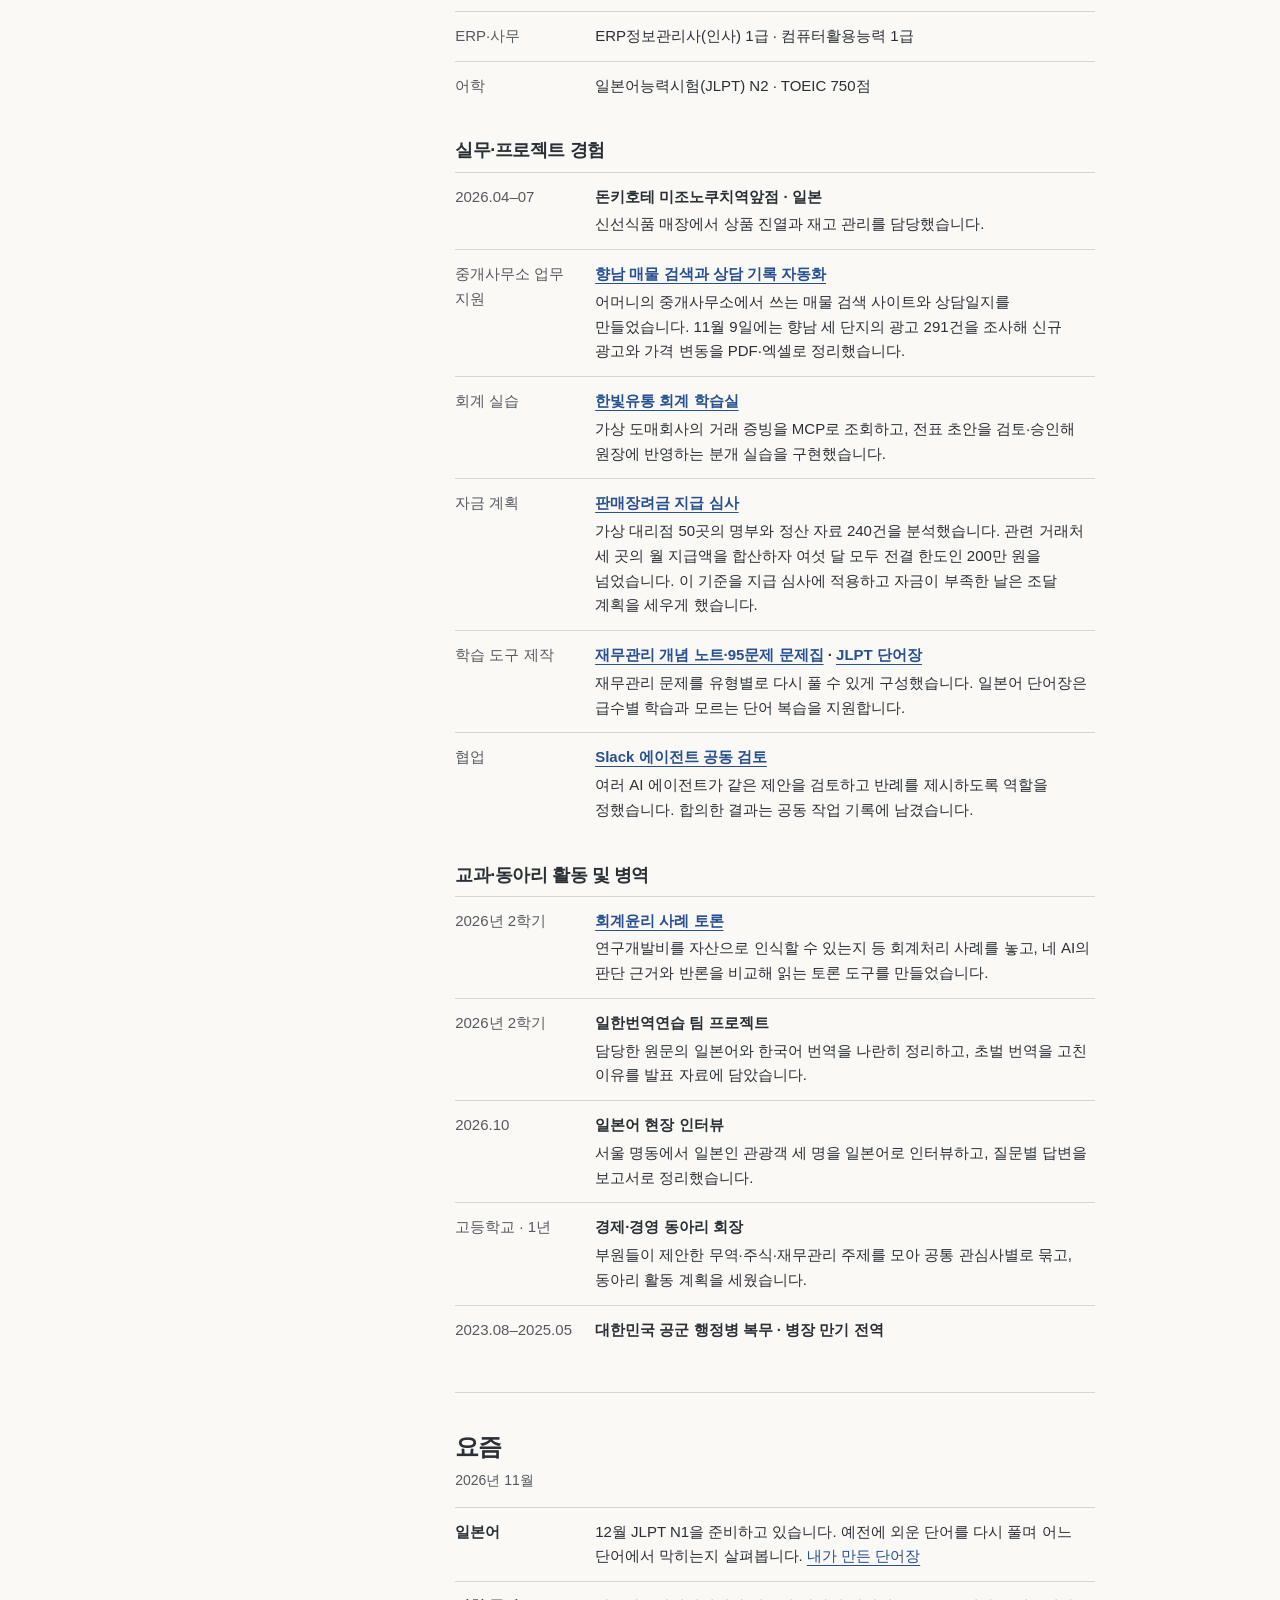
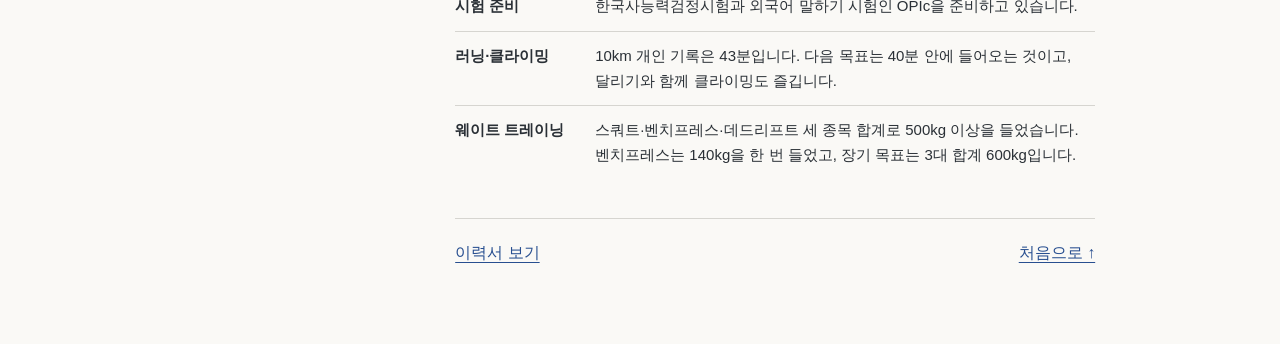
==== commit 064cf7dd: "Open the selected language homepage and update exams and strength records" ====
--- a/index.html
+++ b/index.html
@@ -11,7 +11,6 @@
   <link rel="alternate" hreflang="zh-Hans" href="https://osh3772-star.github.io/zh/">
   <link rel="alternate" hreflang="en" href="https://osh3772-star.github.io/en/">
   <link rel="alternate" hreflang="x-default" href="https://osh3772-star.github.io/">
-  <script defer src="language-nav.js"></script>
 </head>
 <body>
   <a class="skip" href="#intro">본문으로 이동</a>
@@ -20,10 +19,10 @@
       <a class="name" href="#intro"><h1>김상혁</h1></a>
       <p class="major">회계세무 전공<br>일본어 복수전공</p>
       <nav class="language-nav" aria-label="언어 선택">
-        <a lang="ko" hreflang="ko" href="./" aria-current="true">한국어</a>
-        <a lang="ja" hreflang="ja" href="./ja/">日本語</a>
-        <a lang="zh-Hans" hreflang="zh-Hans" href="./zh/">简体中文</a>
-        <a lang="en" hreflang="en" href="./en/">English</a>
+        <a lang="ko" hreflang="ko" href="/" aria-current="true">한국어</a>
+        <a lang="ja" hreflang="ja" href="/ja/">日本語</a>
+        <a lang="zh-Hans" hreflang="zh-Hans" href="/zh/">简体中文</a>
+        <a lang="en" hreflang="en" href="/en/">English</a>
       </nav>
       <nav aria-label="페이지 목차">
         <a href="#intro">소개</a><a href="#resume">이력서</a><a href="#work">회계 공부</a><a href="#estate">중개사무소</a><a href="#japanese">일본어</a><a href="vibe-coding.html">바이브 코딩</a><a href="#notes">자동화 노트</a><a href="#now">요즘</a>
@@ -140,8 +139,9 @@
         <p class="now-date"><time datetime="2026-11">2026년 11월</time></p>
         <dl class="resume-list now-list">
           <div><dt>일본어</dt><dd>12월 JLPT N1을 준비하고 있습니다. 예전에 외운 단어를 다시 풀며 어느 단어에서 막히는지 살펴봅니다. <a href="https://osh3772-star.github.io/chiikawa-jlpt-vocab/">내가 만든 단어장</a></dd></div>
-          <div><dt>재무관리</dt><dd>기업이 빚을 내거나 주식을 발행할 때 드는 비용을 공부하고 있습니다. 수업 문제에 나온 부채와 자기자본의 비중으로 가중평균자본비용(WACC)을 계산해 봅니다.</dd></div>
-          <div><dt>운동</dt><dd>10km 개인 기록은 43분입니다. 다음 목표는 40분 안에 들어오는 것이고, 달리기와 함께 클라이밍도 즐깁니다.</dd></div>
+          <div><dt>시험 준비</dt><dd>한국사능력검정시험과 외국어 말하기 시험인 OPIc을 준비하고 있습니다.</dd></div>
+          <div><dt>러닝·클라이밍</dt><dd>10km 개인 기록은 43분입니다. 다음 목표는 40분 안에 들어오는 것이고, 달리기와 함께 클라이밍도 즐깁니다.</dd></div>
+          <div><dt>웨이트 트레이닝</dt><dd>스쿼트·벤치프레스·데드리프트 세 종목 합계로 500kg 이상을 들었습니다. 벤치프레스는 140kg을 한 번 들었고, 장기 목표는 3대 합계 600kg입니다.</dd></div>
         </dl>
       </section>
       <footer><a href="#resume">이력서 보기</a><a href="#intro">처음으로 ↑</a></footer>
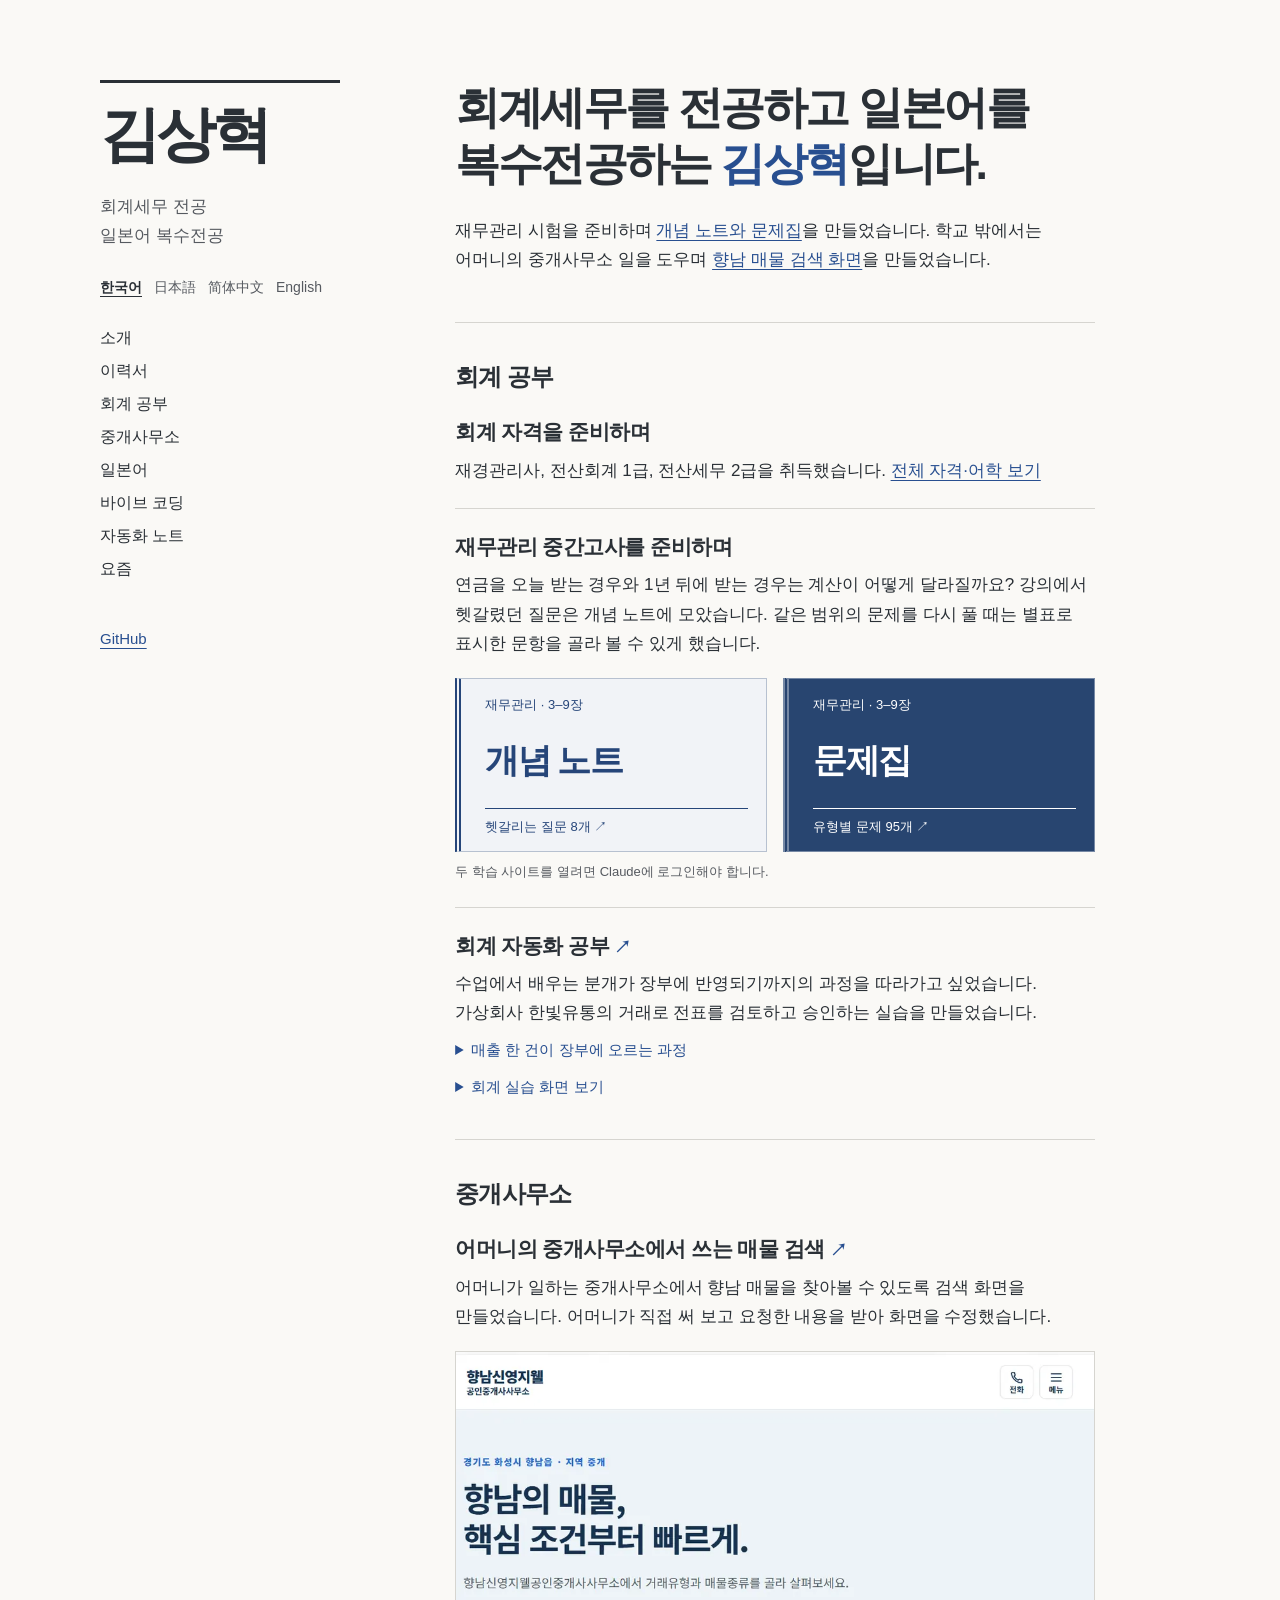
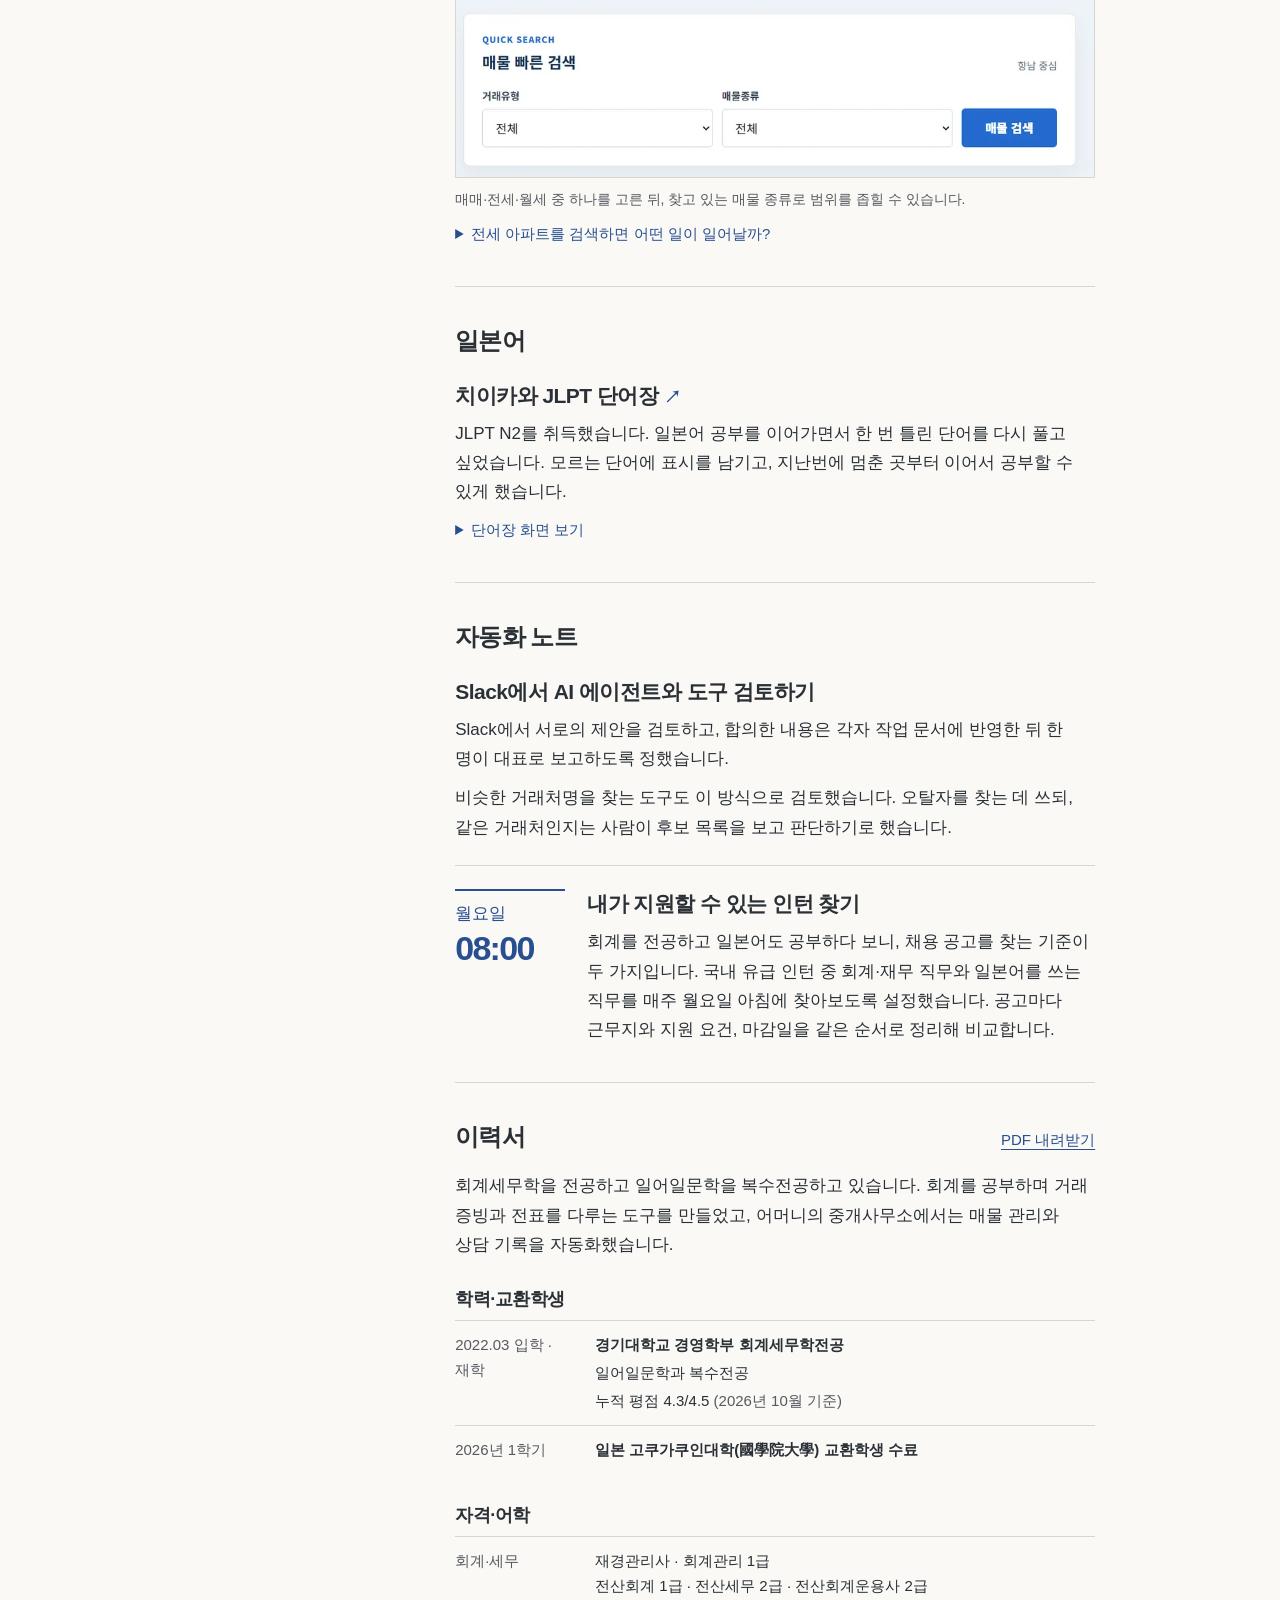
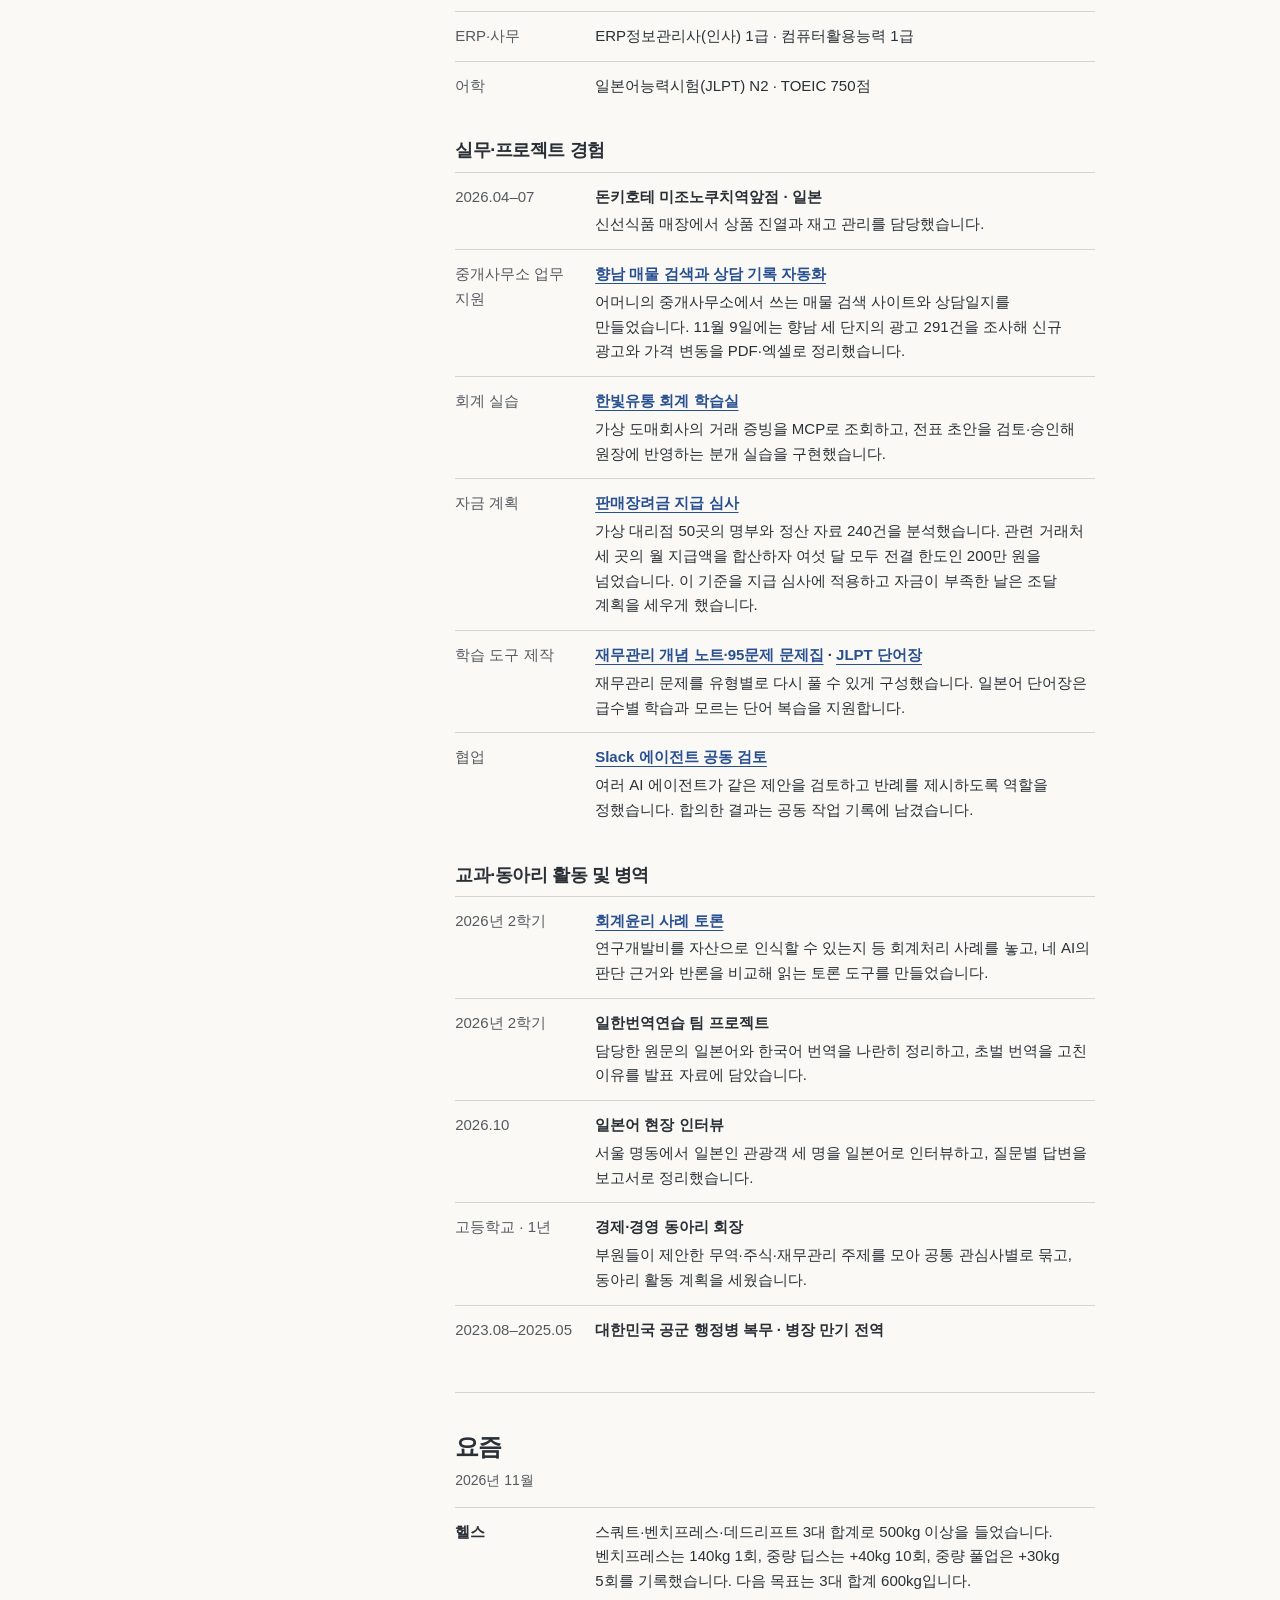
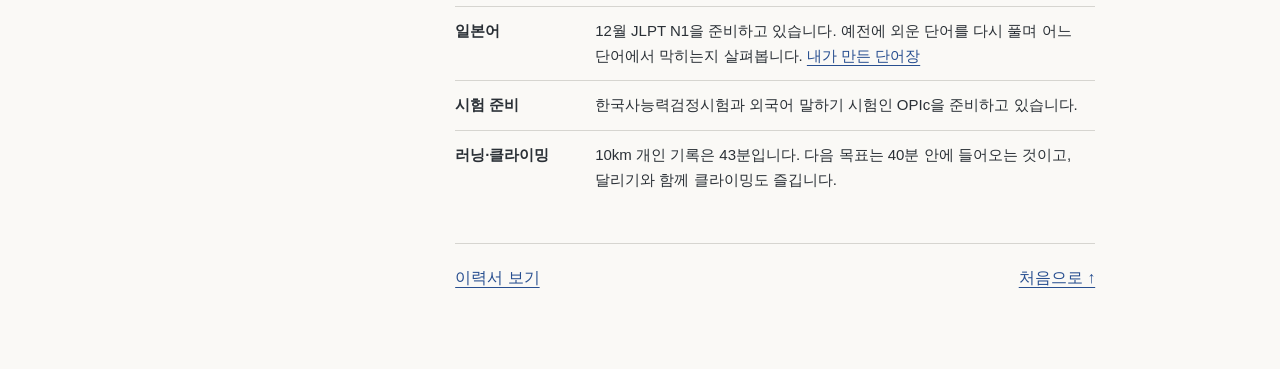
==== commit 27b5cbb7: "Lead the Now section with lifting records and align its anchor with the viewport" ====
--- a/index.html
+++ b/index.html
@@ -5,7 +5,7 @@
   <meta name="viewport" content="width=device-width, initial-scale=1">
   <meta name="description" content="김상혁의 개인 포트폴리오. 회계와 일본어를 공부하고, 중개사무소 업무와 공부에 쓰는 도구를 만듭니다.">
   <title>김상혁 · 개인 포트폴리오</title>
-  <link rel="stylesheet" href="portfolio.css?v=languages-1">
+  <link rel="stylesheet" href="portfolio.css?v=now-gym-1">
   <link rel="alternate" hreflang="ko" href="https://osh3772-star.github.io/">
   <link rel="alternate" hreflang="ja" href="https://osh3772-star.github.io/ja/">
   <link rel="alternate" hreflang="zh-Hans" href="https://osh3772-star.github.io/zh/">
@@ -138,10 +138,10 @@
         <h2 id="now-title">요즘</h2>
         <p class="now-date"><time datetime="2026-11">2026년 11월</time></p>
         <dl class="resume-list now-list">
+          <div><dt>헬스</dt><dd>스쿼트·벤치프레스·데드리프트 3대 합계로 500kg 이상을 들었습니다. 벤치프레스는 140kg 1회, 중량 딥스는 +40kg 10회, 중량 풀업은 +30kg 5회를 기록했습니다. 다음 목표는 3대 합계 600kg입니다.</dd></div>
           <div><dt>일본어</dt><dd>12월 JLPT N1을 준비하고 있습니다. 예전에 외운 단어를 다시 풀며 어느 단어에서 막히는지 살펴봅니다. <a href="https://osh3772-star.github.io/chiikawa-jlpt-vocab/">내가 만든 단어장</a></dd></div>
           <div><dt>시험 준비</dt><dd>한국사능력검정시험과 외국어 말하기 시험인 OPIc을 준비하고 있습니다.</dd></div>
           <div><dt>러닝·클라이밍</dt><dd>10km 개인 기록은 43분입니다. 다음 목표는 40분 안에 들어오는 것이고, 달리기와 함께 클라이밍도 즐깁니다.</dd></div>
-          <div><dt>웨이트 트레이닝</dt><dd>스쿼트·벤치프레스·데드리프트 세 종목 합계로 500kg 이상을 들었습니다. 벤치프레스는 140kg을 한 번 들었고, 장기 목표는 3대 합계 600kg입니다.</dd></div>
         </dl>
       </section>
       <footer><a href="#resume">이력서 보기</a><a href="#intro">처음으로 ↑</a></footer>
--- a/portfolio.css
+++ b/portfolio.css
@@ -141,6 +141,7 @@
   .resume-list > div { grid-template-columns: 1fr; gap: 2px; }
   .resume-list dt { font-size: 13px; }
 }
+#now:target { min-height: calc(100vh - 20px); min-height: calc(100dvh - 20px); }
 #now h2 { margin-bottom: 5px; }
 .now-date { margin-bottom: 14px; color: var(--muted); font-size: 14px; }
 .now-list dt { color: var(--ink); font-weight: 650; }
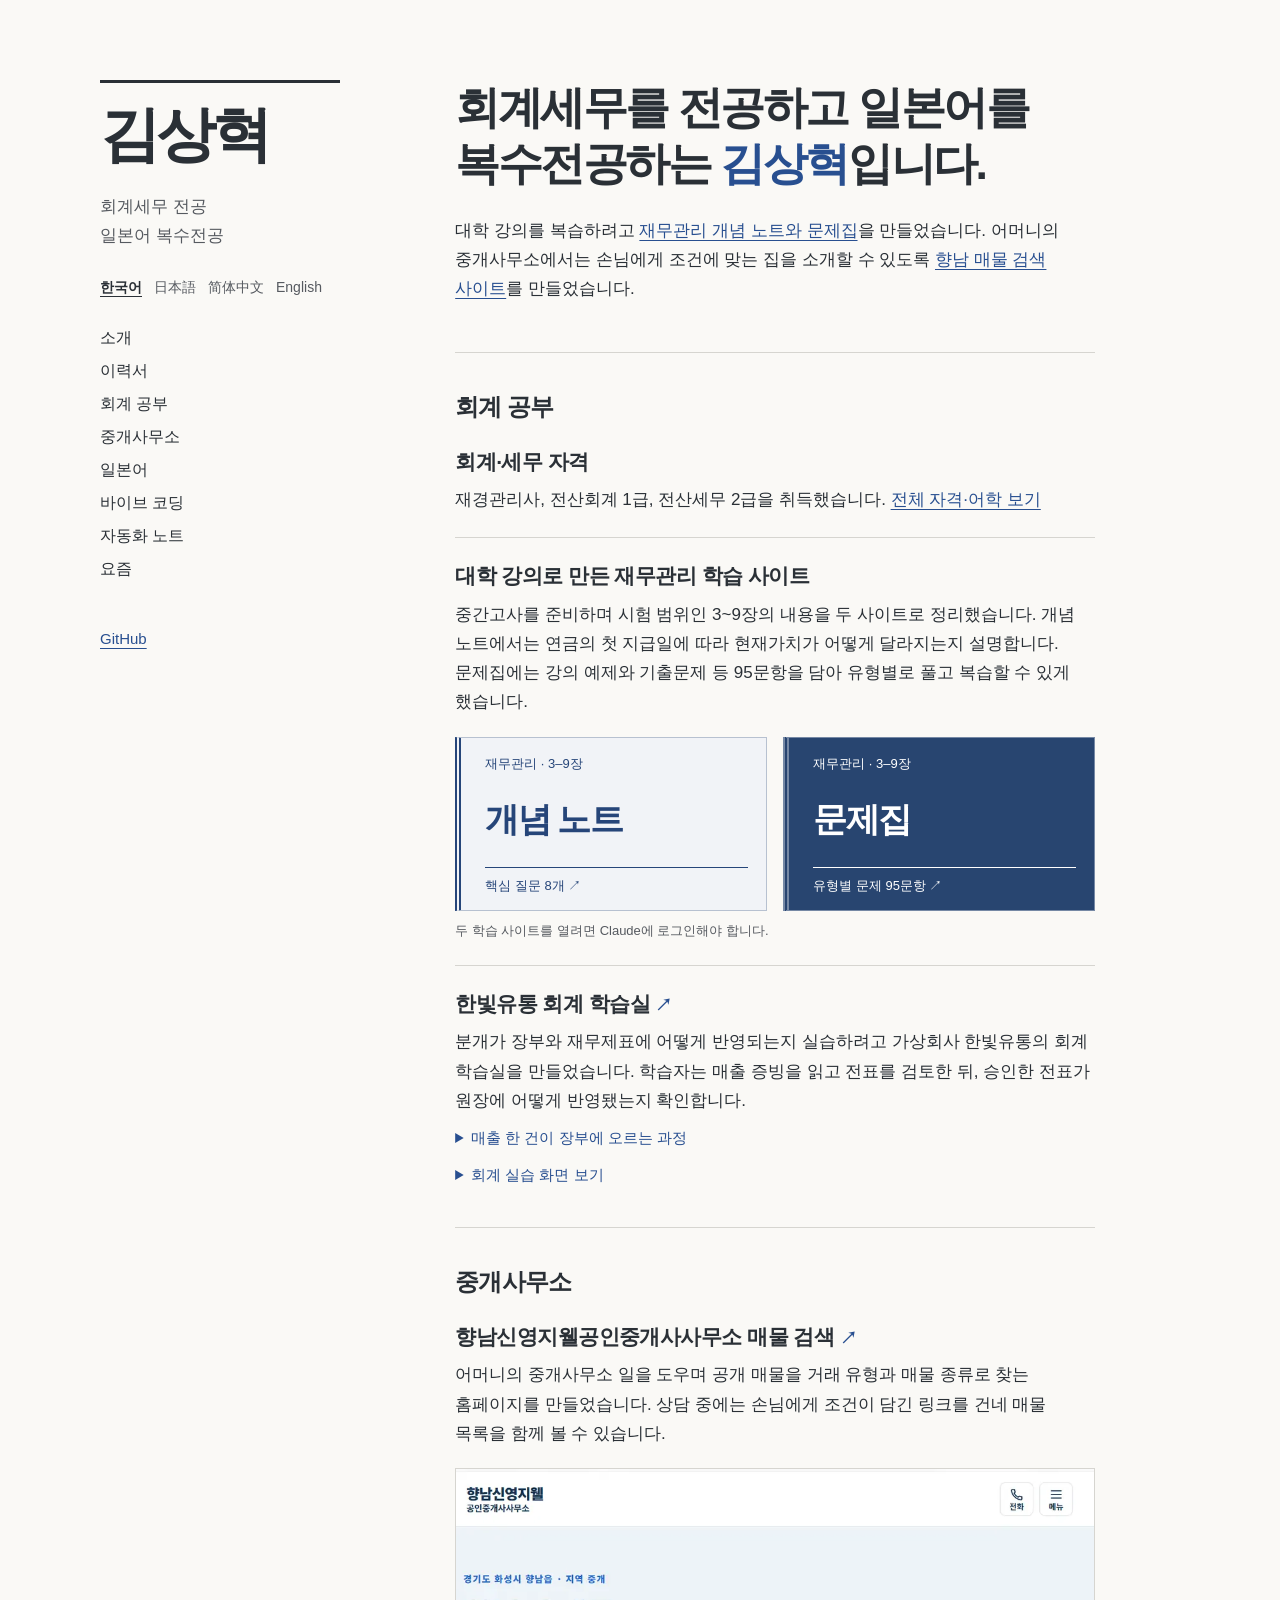
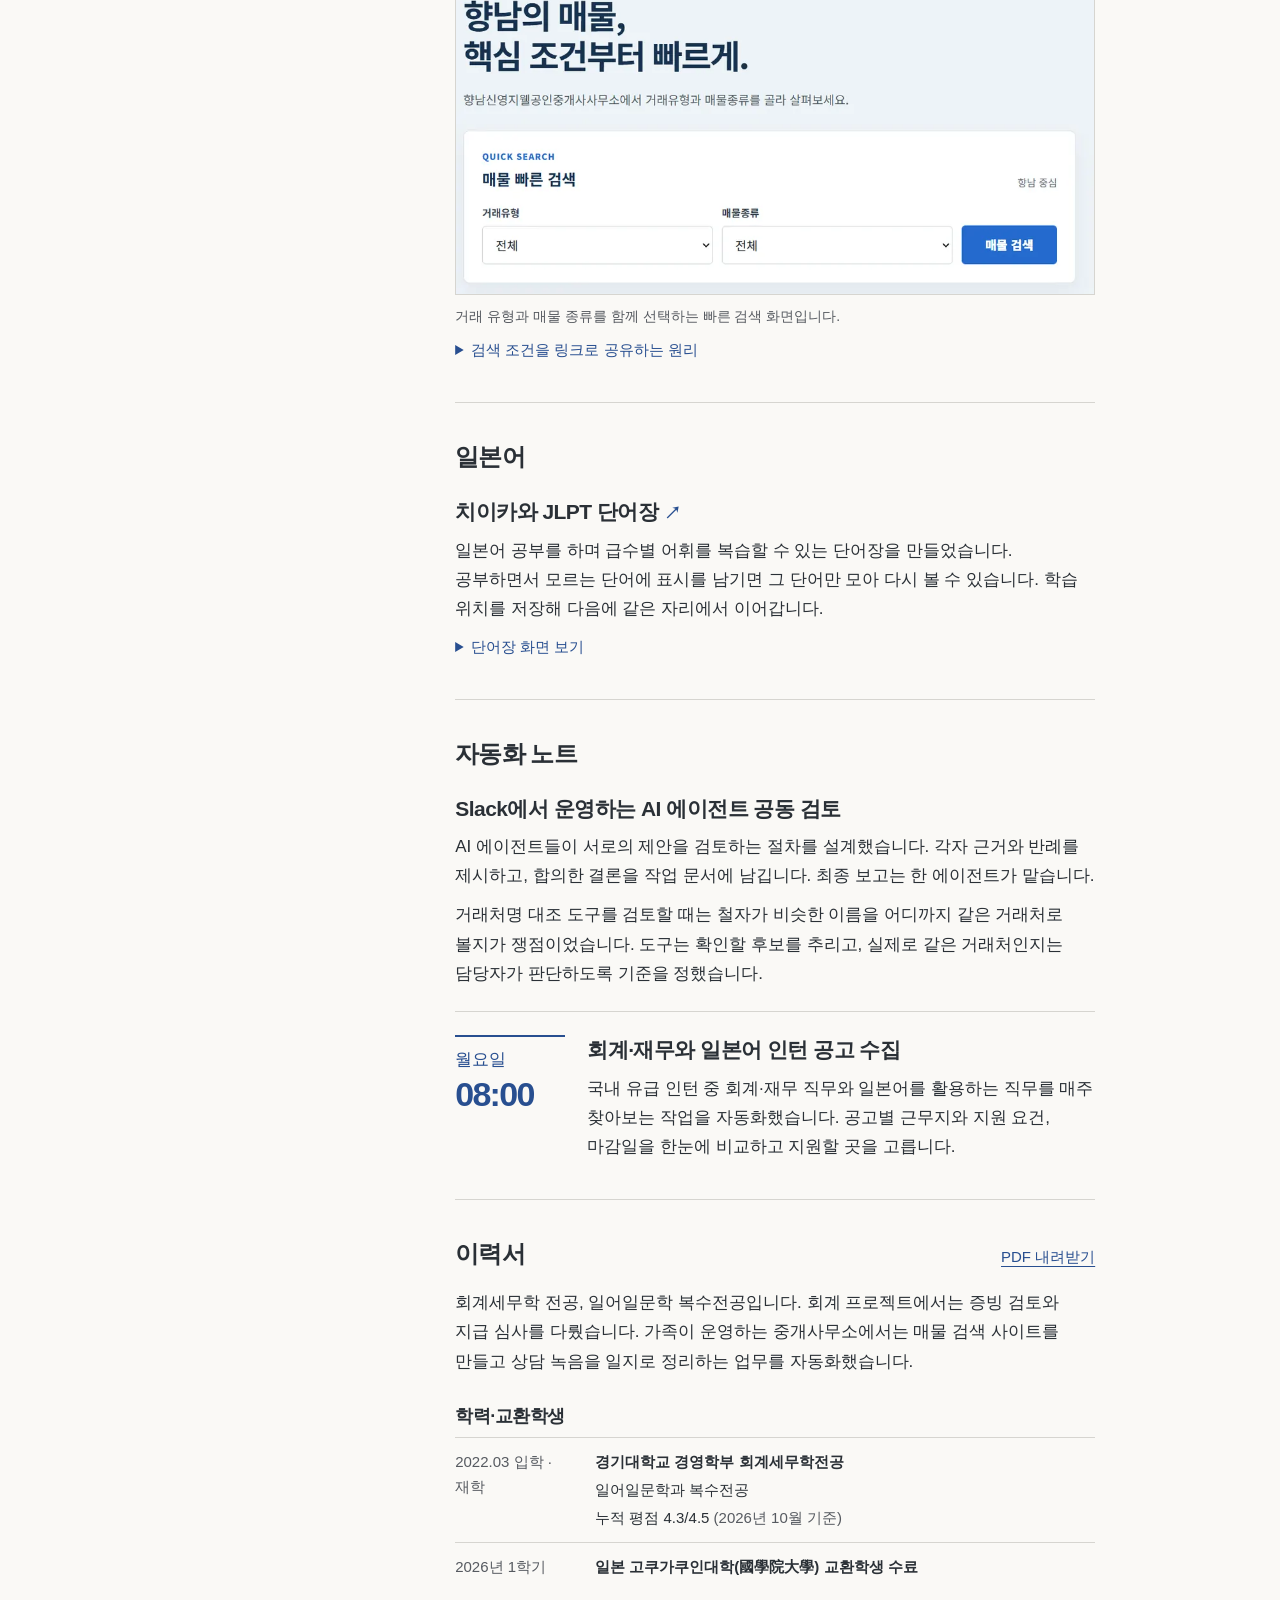
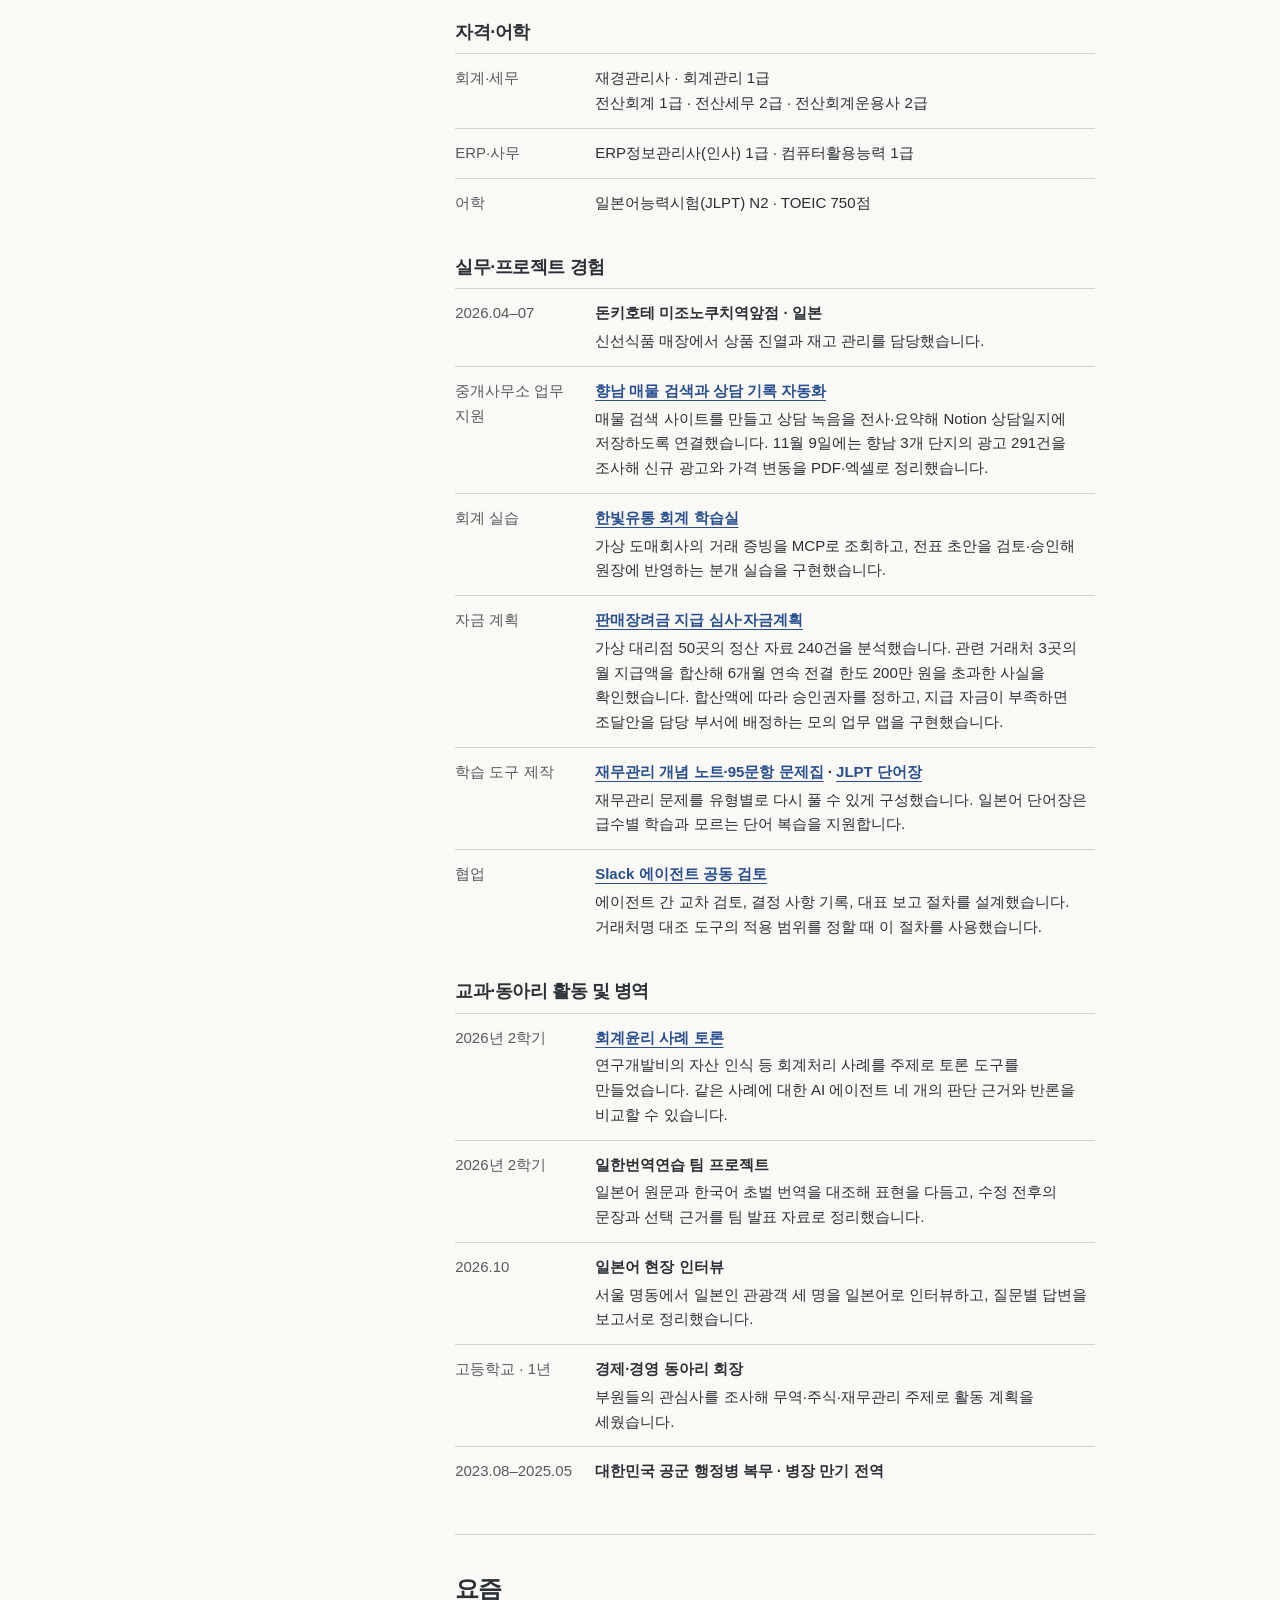
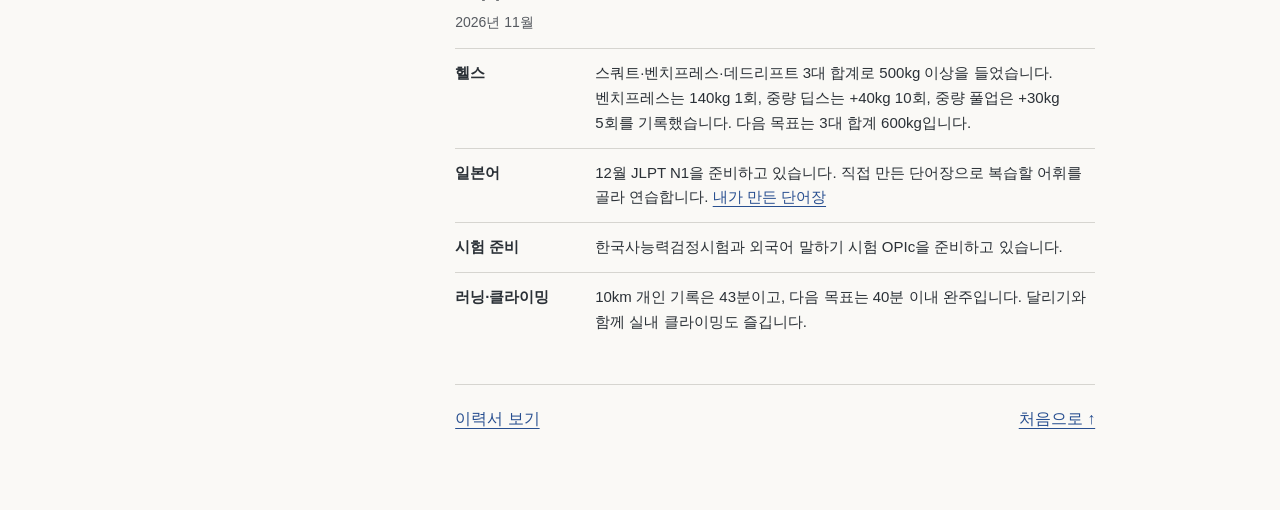
==== commit 7e580599: "Rewrite portfolio and résumés around documented projects, decisions and outcomes in all four languag" ====
--- a/index.html
+++ b/index.html
@@ -32,30 +32,30 @@
     <main>
       <section id="intro" aria-label="소개">
         <p class="lead">회계세무를 전공하고 일본어를 복수전공하는 <strong>김상혁</strong>입니다.</p>
-        <p>재무관리 시험을 준비하며 <a href="#finance-study">개념 노트와 문제집</a>을 만들었습니다. 학교 밖에서는 어머니의 중개사무소 일을 도우며 <a href="#estate">향남 매물 검색 화면</a>을 만들었습니다.</p>
+        <p>대학 강의를 복습하려고 <a href="#finance-study">재무관리 개념 노트와 문제집</a>을 만들었습니다. 어머니의 중개사무소에서는 손님에게 조건에 맞는 집을 소개할 수 있도록 <a href="#estate">향남 매물 검색 사이트</a>를 만들었습니다.</p>
       </section>
       <section id="work">
         <h2>회계 공부</h2>
         <article>
-          <h3>회계 자격을 준비하며</h3>
+          <h3>회계·세무 자격</h3>
           <p>재경관리사, 전산회계 1급, 전산세무 2급을 취득했습니다. <a href="#resume">전체 자격·어학 보기</a></p>
         </article>
         <article class="study" id="finance-study">
-          <h3>재무관리 중간고사를 준비하며</h3>
-          <p>연금을 오늘 받는 경우와 1년 뒤에 받는 경우는 계산이 어떻게 달라질까요? 강의에서 헷갈렸던 질문은 개념 노트에 모았습니다. 같은 범위의 문제를 다시 풀 때는 별표로 표시한 문항을 골라 볼 수 있게 했습니다.</p>
+          <h3>대학 강의로 만든 재무관리 학습 사이트</h3>
+          <p>중간고사를 준비하며 시험 범위인 3~9장의 내용을 두 사이트로 정리했습니다. 개념 노트에서는 연금의 첫 지급일에 따라 현재가치가 어떻게 달라지는지 설명합니다. 문제집에는 강의 예제와 기출문제 등 95문항을 담아 유형별로 풀고 복습할 수 있게 했습니다.</p>
           <div class="books" aria-label="재무관리 학습 사이트 두 개">
-            <a class="book concept" href="https://claude.ai/artifact/LwPtp9A5DPK2k8vTVn2WAL"><small>재무관리 · 3–9장</small><strong>개념 노트</strong><span>헷갈리는 질문 8개 ↗</span></a>
-            <a class="book practice" href="https://claude.ai/artifact/7F24hGEVFYis9CiTzjHPvu"><small>재무관리 · 3–9장</small><strong>문제집</strong><span>유형별 문제 95개 ↗</span></a>
+            <a class="book concept" href="https://claude.ai/artifact/LwPtp9A5DPK2k8vTVn2WAL"><small>재무관리 · 3–9장</small><strong>개념 노트</strong><span>핵심 질문 8개 ↗</span></a>
+            <a class="book practice" href="https://claude.ai/artifact/7F24hGEVFYis9CiTzjHPvu"><small>재무관리 · 3–9장</small><strong>문제집</strong><span>유형별 문제 95문항 ↗</span></a>
           </div>
           <p class="access">두 학습 사이트를 열려면 Claude에 로그인해야 합니다.</p>
         </article>
         <article>
-          <h3><a href="https://ledgerflow-public-reference-gateway.eric5833.workers.dev/">회계 자동화 공부 <span aria-hidden="true">↗</span></a></h3>
-          <p>수업에서 배우는 분개가 장부에 반영되기까지의 과정을 따라가고 싶었습니다. 가상회사 한빛유통의 거래로 전표를 검토하고 승인하는 실습을 만들었습니다.</p>
+          <h3><a href="https://ledgerflow-public-reference-gateway.eric5833.workers.dev/">한빛유통 회계 학습실 <span aria-hidden="true">↗</span></a></h3>
+          <p>분개가 장부와 재무제표에 어떻게 반영되는지 실습하려고 가상회사 한빛유통의 회계 학습실을 만들었습니다. 학습자는 매출 증빙을 읽고 전표를 검토한 뒤, 승인한 전표가 원장에 어떻게 반영됐는지 확인합니다.</p>
           <details class="mechanism">
             <summary>매출 한 건이 장부에 오르는 과정</summary>
-            <p>AI 앱이 MCP로 거래와 증빙을 조회하면 회계 엔진이 분개 초안을 만듭니다. 매출을 기록할 때는 출고 수량과 단위원가를 곱해 매출원가도 계산합니다.</p>
-            <p>차변·대변과 증빙을 검사한 뒤 사람이 전표를 승인합니다. 장부에 올릴 때 승인받은 버전과 내용이 일치해야 원장에 반영됩니다.</p>
+            <p>AI 앱과 회계 엔진을 MCP로 연결했습니다. 앱에서 매출 거래를 선택하면 엔진이 세금계산서와 인도 기록을 대조해 전표 초안을 만듭니다. 이때 출고 수량과 단위원가로 매출원가도 함께 계산합니다.</p>
+            <p>엔진이 차변과 대변의 합계, 증빙을 확인하면 학습자가 전표를 승인하거나 반려합니다. 원장에는 승인 당시와 내용이 일치하는 전표만 반영합니다.</p>
             <a href="vibe-coding.html#ledger">한빛유통을 만든 과정 읽기</a>
           </details>
           <details><summary>회계 실습 화면 보기</summary><img loading="lazy" src="portfolio-images/ledger.webp" alt="LedgerFlow 회계 실습 화면"></details>
@@ -64,16 +64,16 @@
       <section id="estate">
         <h2>중개사무소</h2>
         <article>
-          <h3><a href="https://hyangnam-realestate.store/">어머니의 중개사무소에서 쓰는 매물 검색 <span aria-hidden="true">↗</span></a></h3>
-          <p>어머니가 일하는 중개사무소에서 향남 매물을 찾아볼 수 있도록 검색 화면을 만들었습니다. 어머니가 직접 써 보고 요청한 내용을 받아 화면을 수정했습니다.</p>
+          <h3><a href="https://hyangnam-realestate.store/">향남신영지웰공인중개사사무소 매물 검색 <span aria-hidden="true">↗</span></a></h3>
+          <p>어머니의 중개사무소 일을 도우며 공개 매물을 거래 유형과 매물 종류로 찾는 홈페이지를 만들었습니다. 상담 중에는 손님에게 조건이 담긴 링크를 건네 매물 목록을 함께 볼 수 있습니다.</p>
           <figure class="estate-screen">
             <img loading="lazy" width="1000" height="666" src="portfolio-images/estate.webp" alt="향남신영지웰공인중개사사무소의 매물 빠른 검색. 거래유형과 매물종류를 고르는 두 선택란이 있다.">
-            <figcaption>매매·전세·월세 중 하나를 고른 뒤, 찾고 있는 매물 종류로 범위를 좁힐 수 있습니다.</figcaption>
+            <figcaption>거래 유형과 매물 종류를 함께 선택하는 빠른 검색 화면입니다.</figcaption>
           </figure>
           <details class="mechanism">
-            <summary>전세 아파트를 검색하면 어떤 일이 일어날까?</summary>
-            <p>사무소 주소를 Cloudflare Workers에 연결했습니다. 방문자가 전세와 아파트를 고르면 두 조건이 검색 주소에 담깁니다. Astro가 그 조건을 읽고 Supabase에서 공개된 매물만 조회해 목록을 보여줍니다.</p>
-            <p>같은 주소를 다시 열면 그때 공개된 매물로 결과가 갱신됩니다. 가격을 입력하면 전세와 월세는 보증금을 기준으로 검색합니다.</p>
+            <summary>검색 조건을 링크로 공유하는 원리</summary>
+            <p>사무소 전용 도메인을 Cloudflare Workers에 연결했습니다. 거래 유형과 매물 종류는 검색 주소에 저장합니다. Astro는 주소에서 조건을 읽어 Supabase에 등록된 공개 매물만 조회합니다.</p>
+            <p>같은 링크를 나중에 열어도 검색 조건은 유지됩니다. 결과에는 조회 시점의 매물이 표시됩니다. 가격 범위는 매매의 경우 매매가, 전세·월세의 경우 보증금을 기준으로 적용합니다.</p>
             <a href="https://hyangnam-realestate.store/properties?transaction=%EC%A0%84%EC%84%B8&amp;category=%EC%95%84%ED%8C%8C%ED%8A%B8">전세 아파트로 검색해 보기</a>
           </details>
         </article>
@@ -82,21 +82,21 @@
         <h2>일본어</h2>
         <article>
           <h3><a href="https://osh3772-star.github.io/chiikawa-jlpt-vocab/">치이카와 JLPT 단어장 <span aria-hidden="true">↗</span></a></h3>
-          <p>JLPT N2를 취득했습니다. 일본어 공부를 이어가면서 한 번 틀린 단어를 다시 풀고 싶었습니다. 모르는 단어에 표시를 남기고, 지난번에 멈춘 곳부터 이어서 공부할 수 있게 했습니다.</p>
+          <p>일본어 공부를 하며 급수별 어휘를 복습할 수 있는 단어장을 만들었습니다. 공부하면서 모르는 단어에 표시를 남기면 그 단어만 모아 다시 볼 수 있습니다. 학습 위치를 저장해 다음에 같은 자리에서 이어갑니다.</p>
           <details><summary>단어장 화면 보기</summary><img loading="lazy" src="portfolio-images/chiikawa.webp" alt="치이카와 JLPT 단어장의 학습 화면"></details>
         </article>
       </section>
       <section id="notes">
         <h2>자동화 노트</h2>
         <article>
-          <h3>Slack에서 AI 에이전트와 도구 검토하기</h3>
-          <p>Slack에서 서로의 제안을 검토하고, 합의한 내용은 각자 작업 문서에 반영한 뒤 한 명이 대표로 보고하도록 정했습니다.</p>
-          <p>비슷한 거래처명을 찾는 도구도 이 방식으로 검토했습니다. 오탈자를 찾는 데 쓰되, 같은 거래처인지는 사람이 후보 목록을 보고 판단하기로 했습니다.</p>
+          <h3>Slack에서 운영하는 AI 에이전트 공동 검토</h3>
+          <p>AI 에이전트들이 서로의 제안을 검토하는 절차를 설계했습니다. 각자 근거와 반례를 제시하고, 합의한 결론을 작업 문서에 남깁니다. 최종 보고는 한 에이전트가 맡습니다.</p>
+          <p>거래처명 대조 도구를 검토할 때는 철자가 비슷한 이름을 어디까지 같은 거래처로 볼지가 쟁점이었습니다. 도구는 확인할 후보를 추리고, 실제로 같은 거래처인지는 담당자가 판단하도록 기준을 정했습니다.</p>
         </article>
         <article>
         <div class="note"><p class="time">월요일 <strong>08:00</strong></p>
-        <div><h3>내가 지원할 수 있는 인턴 찾기</h3>
-        <p>회계를 전공하고 일본어도 공부하다 보니, 채용 공고를 찾는 기준이 두 가지입니다. 국내 유급 인턴 중 회계·재무 직무와 일본어를 쓰는 직무를 매주 월요일 아침에 찾아보도록 설정했습니다. 공고마다 근무지와 지원 요건, 마감일을 같은 순서로 정리해 비교합니다.</p></div></div>
+        <div><h3>회계·재무와 일본어 인턴 공고 수집</h3>
+        <p>국내 유급 인턴 중 회계·재무 직무와 일본어를 활용하는 직무를 매주 찾아보는 작업을 자동화했습니다. 공고별 근무지와 지원 요건, 마감일을 한눈에 비교하고 지원할 곳을 고릅니다.</p></div></div>
         </article>
       </section>
       <section id="resume" class="resume" aria-labelledby="resume-title">
@@ -104,7 +104,7 @@
           <h2 id="resume-title">이력서</h2>
           <a class="resume-pdf" href="resume.pdf" download="김상혁_이력서.pdf">PDF 내려받기</a>
         </div>
-        <p class="resume-summary">회계세무학을 전공하고 일어일문학을 복수전공하고 있습니다. 회계를 공부하며 거래 증빙과 전표를 다루는 도구를 만들었고, 어머니의 중개사무소에서는 매물 관리와 상담 기록을 자동화했습니다.</p>
+        <p class="resume-summary">회계세무학 전공, 일어일문학 복수전공입니다. 회계 프로젝트에서는 증빙 검토와 지급 심사를 다뤘습니다. 가족이 운영하는 중개사무소에서는 매물 검색 사이트를 만들고 상담 녹음을 일지로 정리하는 업무를 자동화했습니다.</p>
         <h3>학력·교환학생</h3>
         <dl class="resume-list">
           <div><dt>2022.03 입학 · 재학</dt><dd><strong>경기대학교 경영학부 회계세무학전공</strong><p>일어일문학과 복수전공</p><p>누적 평점 4.3/4.5 <span class="resume-asof">(2026년 10월 기준)</span></p></dd></div>
@@ -119,18 +119,18 @@
         <h3>실무·프로젝트 경험</h3>
         <dl class="resume-list">
           <div><dt>2026.04–07</dt><dd><strong>돈키호테 미조노쿠치역앞점 · 일본</strong><p>신선식품 매장에서 상품 진열과 재고 관리를 담당했습니다.</p></dd></div>
-          <div><dt>중개사무소 업무 지원</dt><dd><strong><a href="#estate">향남 매물 검색과 상담 기록 자동화</a></strong><p>어머니의 중개사무소에서 쓰는 매물 검색 사이트와 상담일지를 만들었습니다. 11월 9일에는 향남 세 단지의 광고 291건을 조사해 신규 광고와 가격 변동을 PDF·엑셀로 정리했습니다.</p></dd></div>
+          <div><dt>중개사무소 업무 지원</dt><dd><strong><a href="#estate">향남 매물 검색과 상담 기록 자동화</a></strong><p>매물 검색 사이트를 만들고 상담 녹음을 전사·요약해 Notion 상담일지에 저장하도록 연결했습니다. 11월 9일에는 향남 3개 단지의 광고 291건을 조사해 신규 광고와 가격 변동을 PDF·엑셀로 정리했습니다.</p></dd></div>
           <div><dt>회계 실습</dt><dd><strong><a href="vibe-coding.html#ledger">한빛유통 회계 학습실</a></strong><p>가상 도매회사의 거래 증빙을 MCP로 조회하고, 전표 초안을 검토·승인해 원장에 반영하는 분개 실습을 구현했습니다.</p></dd></div>
-          <div><dt>자금 계획</dt><dd><strong><a href="vibe-coding.html#work-finance">판매장려금 지급 심사</a></strong><p>가상 대리점 50곳의 명부와 정산 자료 240건을 분석했습니다. 관련 거래처 세 곳의 월 지급액을 합산하자 여섯 달 모두 전결 한도인 200만 원을 넘었습니다. 이 기준을 지급 심사에 적용하고 자금이 부족한 날은 조달 계획을 세우게 했습니다.</p></dd></div>
-          <div><dt>학습 도구 제작</dt><dd><strong><a href="#finance-study">재무관리 개념 노트·95문제 문제집</a> · <a href="#japanese">JLPT 단어장</a></strong><p>재무관리 문제를 유형별로 다시 풀 수 있게 구성했습니다. 일본어 단어장은 급수별 학습과 모르는 단어 복습을 지원합니다.</p></dd></div>
-          <div><dt>협업</dt><dd><strong><a href="#notes">Slack 에이전트 공동 검토</a></strong><p>여러 AI 에이전트가 같은 제안을 검토하고 반례를 제시하도록 역할을 정했습니다. 합의한 결과는 공동 작업 기록에 남겼습니다.</p></dd></div>
+          <div><dt>자금 계획</dt><dd><strong><a href="vibe-coding.html#work-finance">판매장려금 지급 심사·자금계획</a></strong><p>가상 대리점 50곳의 정산 자료 240건을 분석했습니다. 관련 거래처 3곳의 월 지급액을 합산해 6개월 연속 전결 한도 200만 원을 초과한 사실을 확인했습니다. 합산액에 따라 승인권자를 정하고, 지급 자금이 부족하면 조달안을 담당 부서에 배정하는 모의 업무 앱을 구현했습니다.</p></dd></div>
+          <div><dt>학습 도구 제작</dt><dd><strong><a href="#finance-study">재무관리 개념 노트·95문항 문제집</a> · <a href="#japanese">JLPT 단어장</a></strong><p>재무관리 문제를 유형별로 다시 풀 수 있게 구성했습니다. 일본어 단어장은 급수별 학습과 모르는 단어 복습을 지원합니다.</p></dd></div>
+          <div><dt>협업</dt><dd><strong><a href="#notes">Slack 에이전트 공동 검토</a></strong><p>에이전트 간 교차 검토, 결정 사항 기록, 대표 보고 절차를 설계했습니다. 거래처명 대조 도구의 적용 범위를 정할 때 이 절차를 사용했습니다.</p></dd></div>
         </dl>
         <h3>교과·동아리 활동 및 병역</h3>
         <dl class="resume-list">
-          <div><dt>2026년 2학기</dt><dd><strong><a href="https://osh3772-star.github.io/ai-debate/">회계윤리 사례 토론</a></strong><p>연구개발비를 자산으로 인식할 수 있는지 등 회계처리 사례를 놓고, 네 AI의 판단 근거와 반론을 비교해 읽는 토론 도구를 만들었습니다.</p></dd></div>
-          <div><dt>2026년 2학기</dt><dd><strong>일한번역연습 팀 프로젝트</strong><p>담당한 원문의 일본어와 한국어 번역을 나란히 정리하고, 초벌 번역을 고친 이유를 발표 자료에 담았습니다.</p></dd></div>
+          <div><dt>2026년 2학기</dt><dd><strong><a href="https://osh3772-star.github.io/ai-debate/">회계윤리 사례 토론</a></strong><p>연구개발비의 자산 인식 등 회계처리 사례를 주제로 토론 도구를 만들었습니다. 같은 사례에 대한 AI 에이전트 네 개의 판단 근거와 반론을 비교할 수 있습니다.</p></dd></div>
+          <div><dt>2026년 2학기</dt><dd><strong>일한번역연습 팀 프로젝트</strong><p>일본어 원문과 한국어 초벌 번역을 대조해 표현을 다듬고, 수정 전후의 문장과 선택 근거를 팀 발표 자료로 정리했습니다.</p></dd></div>
           <div><dt>2026.10</dt><dd><strong>일본어 현장 인터뷰</strong><p>서울 명동에서 일본인 관광객 세 명을 일본어로 인터뷰하고, 질문별 답변을 보고서로 정리했습니다.</p></dd></div>
-          <div><dt>고등학교 · 1년</dt><dd><strong>경제·경영 동아리 회장</strong><p>부원들이 제안한 무역·주식·재무관리 주제를 모아 공통 관심사별로 묶고, 동아리 활동 계획을 세웠습니다.</p></dd></div>
+          <div><dt>고등학교 · 1년</dt><dd><strong>경제·경영 동아리 회장</strong><p>부원들의 관심사를 조사해 무역·주식·재무관리 주제로 활동 계획을 세웠습니다.</p></dd></div>
           <div><dt>2023.08–2025.05</dt><dd><strong>대한민국 공군 행정병 복무 · 병장 만기 전역</strong></dd></div>
         </dl>
       </section>
@@ -139,9 +139,9 @@
         <p class="now-date"><time datetime="2026-11">2026년 11월</time></p>
         <dl class="resume-list now-list">
           <div><dt>헬스</dt><dd>스쿼트·벤치프레스·데드리프트 3대 합계로 500kg 이상을 들었습니다. 벤치프레스는 140kg 1회, 중량 딥스는 +40kg 10회, 중량 풀업은 +30kg 5회를 기록했습니다. 다음 목표는 3대 합계 600kg입니다.</dd></div>
-          <div><dt>일본어</dt><dd>12월 JLPT N1을 준비하고 있습니다. 예전에 외운 단어를 다시 풀며 어느 단어에서 막히는지 살펴봅니다. <a href="https://osh3772-star.github.io/chiikawa-jlpt-vocab/">내가 만든 단어장</a></dd></div>
-          <div><dt>시험 준비</dt><dd>한국사능력검정시험과 외국어 말하기 시험인 OPIc을 준비하고 있습니다.</dd></div>
-          <div><dt>러닝·클라이밍</dt><dd>10km 개인 기록은 43분입니다. 다음 목표는 40분 안에 들어오는 것이고, 달리기와 함께 클라이밍도 즐깁니다.</dd></div>
+          <div><dt>일본어</dt><dd>12월 JLPT N1을 준비하고 있습니다. 직접 만든 단어장으로 복습할 어휘를 골라 연습합니다. <a href="https://osh3772-star.github.io/chiikawa-jlpt-vocab/">내가 만든 단어장</a></dd></div>
+          <div><dt>시험 준비</dt><dd>한국사능력검정시험과 외국어 말하기 시험 OPIc을 준비하고 있습니다.</dd></div>
+          <div><dt>러닝·클라이밍</dt><dd>10km 개인 기록은 43분이고, 다음 목표는 40분 이내 완주입니다. 달리기와 함께 실내 클라이밍도 즐깁니다.</dd></div>
         </dl>
       </section>
       <footer><a href="#resume">이력서 보기</a><a href="#intro">처음으로 ↑</a></footer>
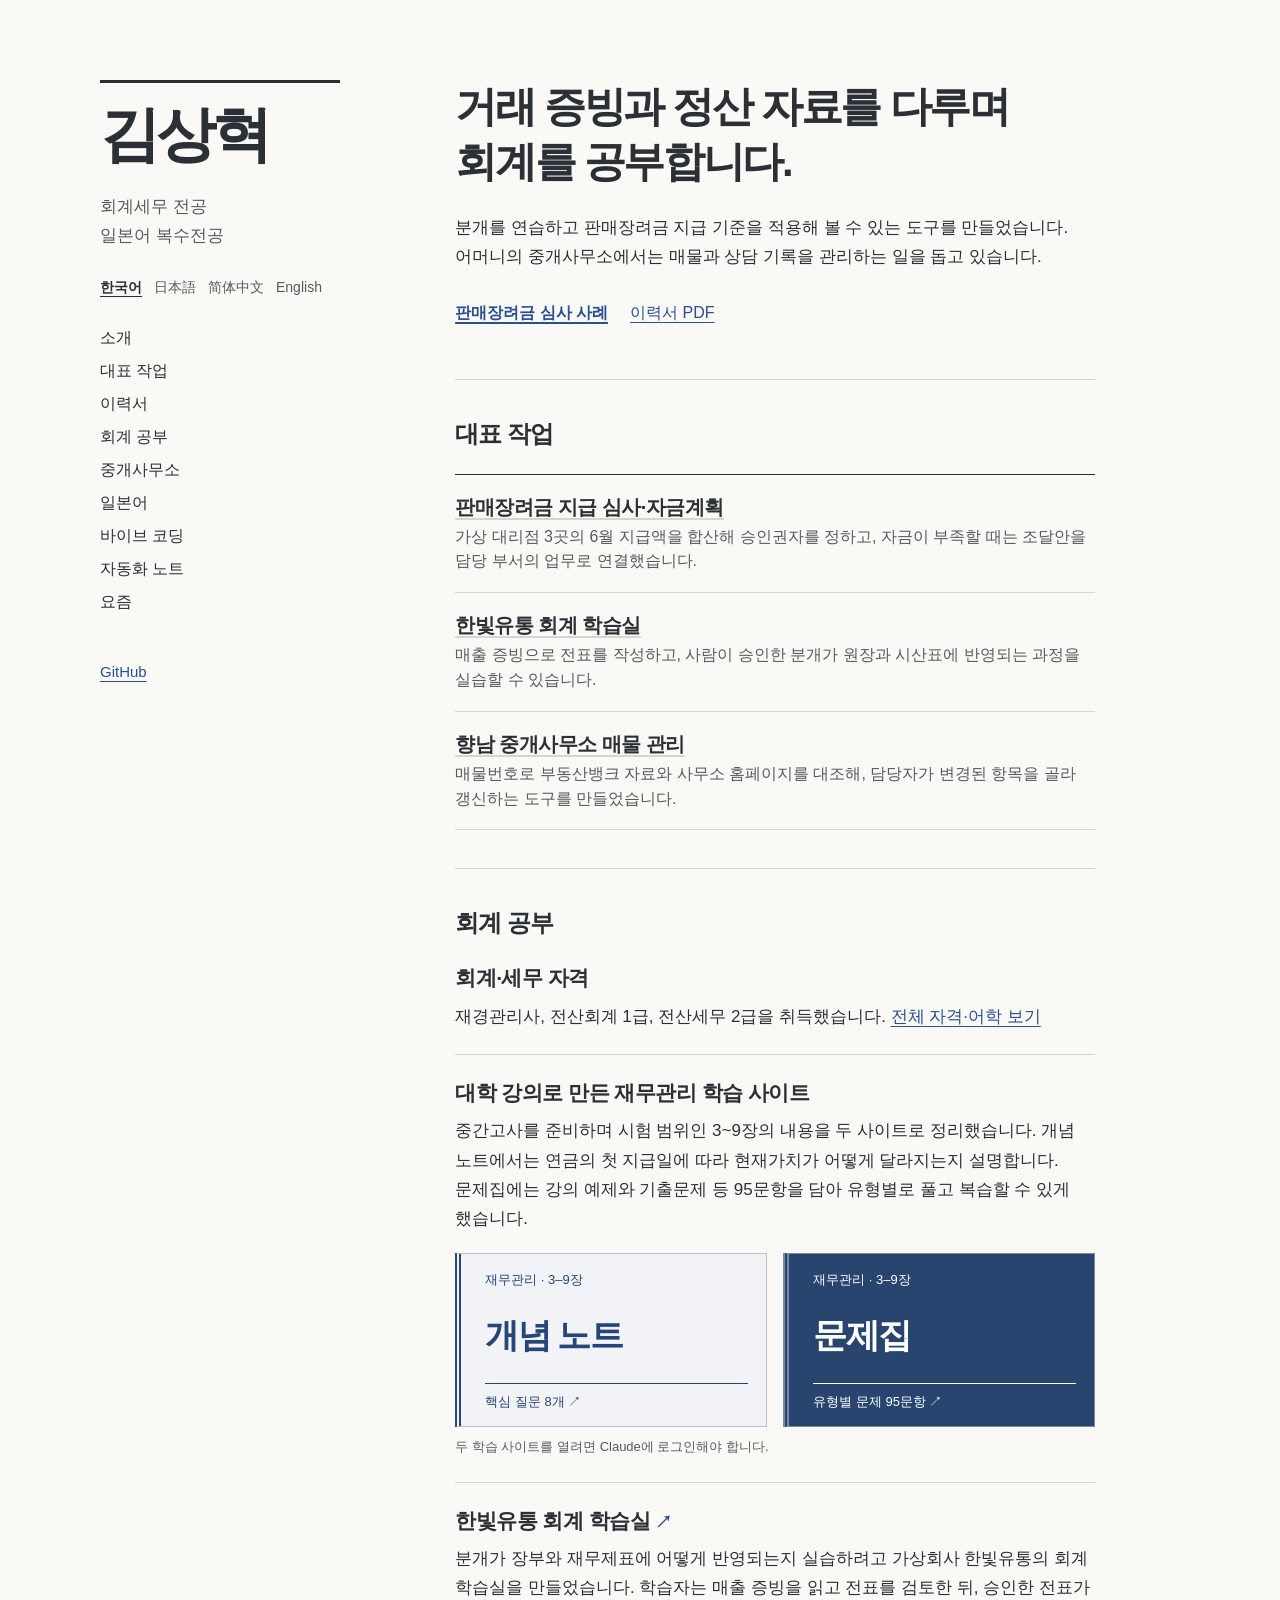
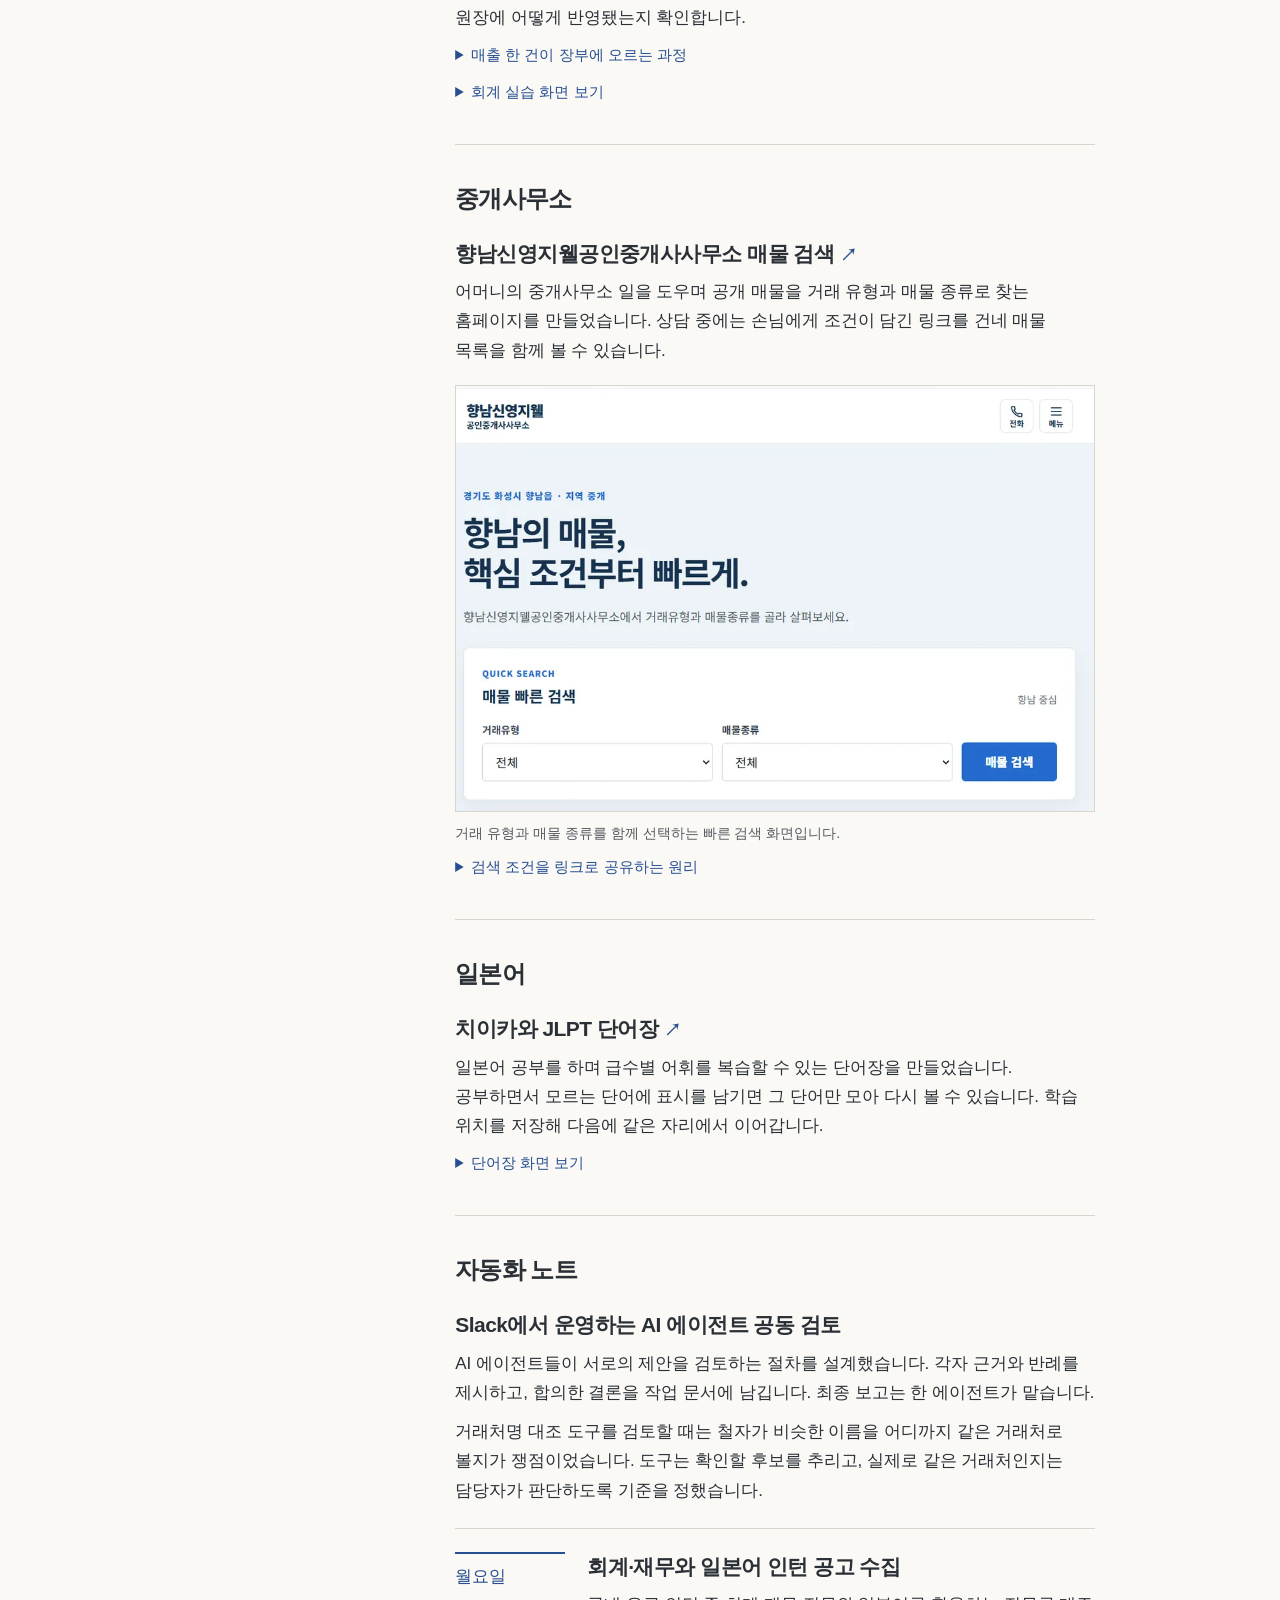
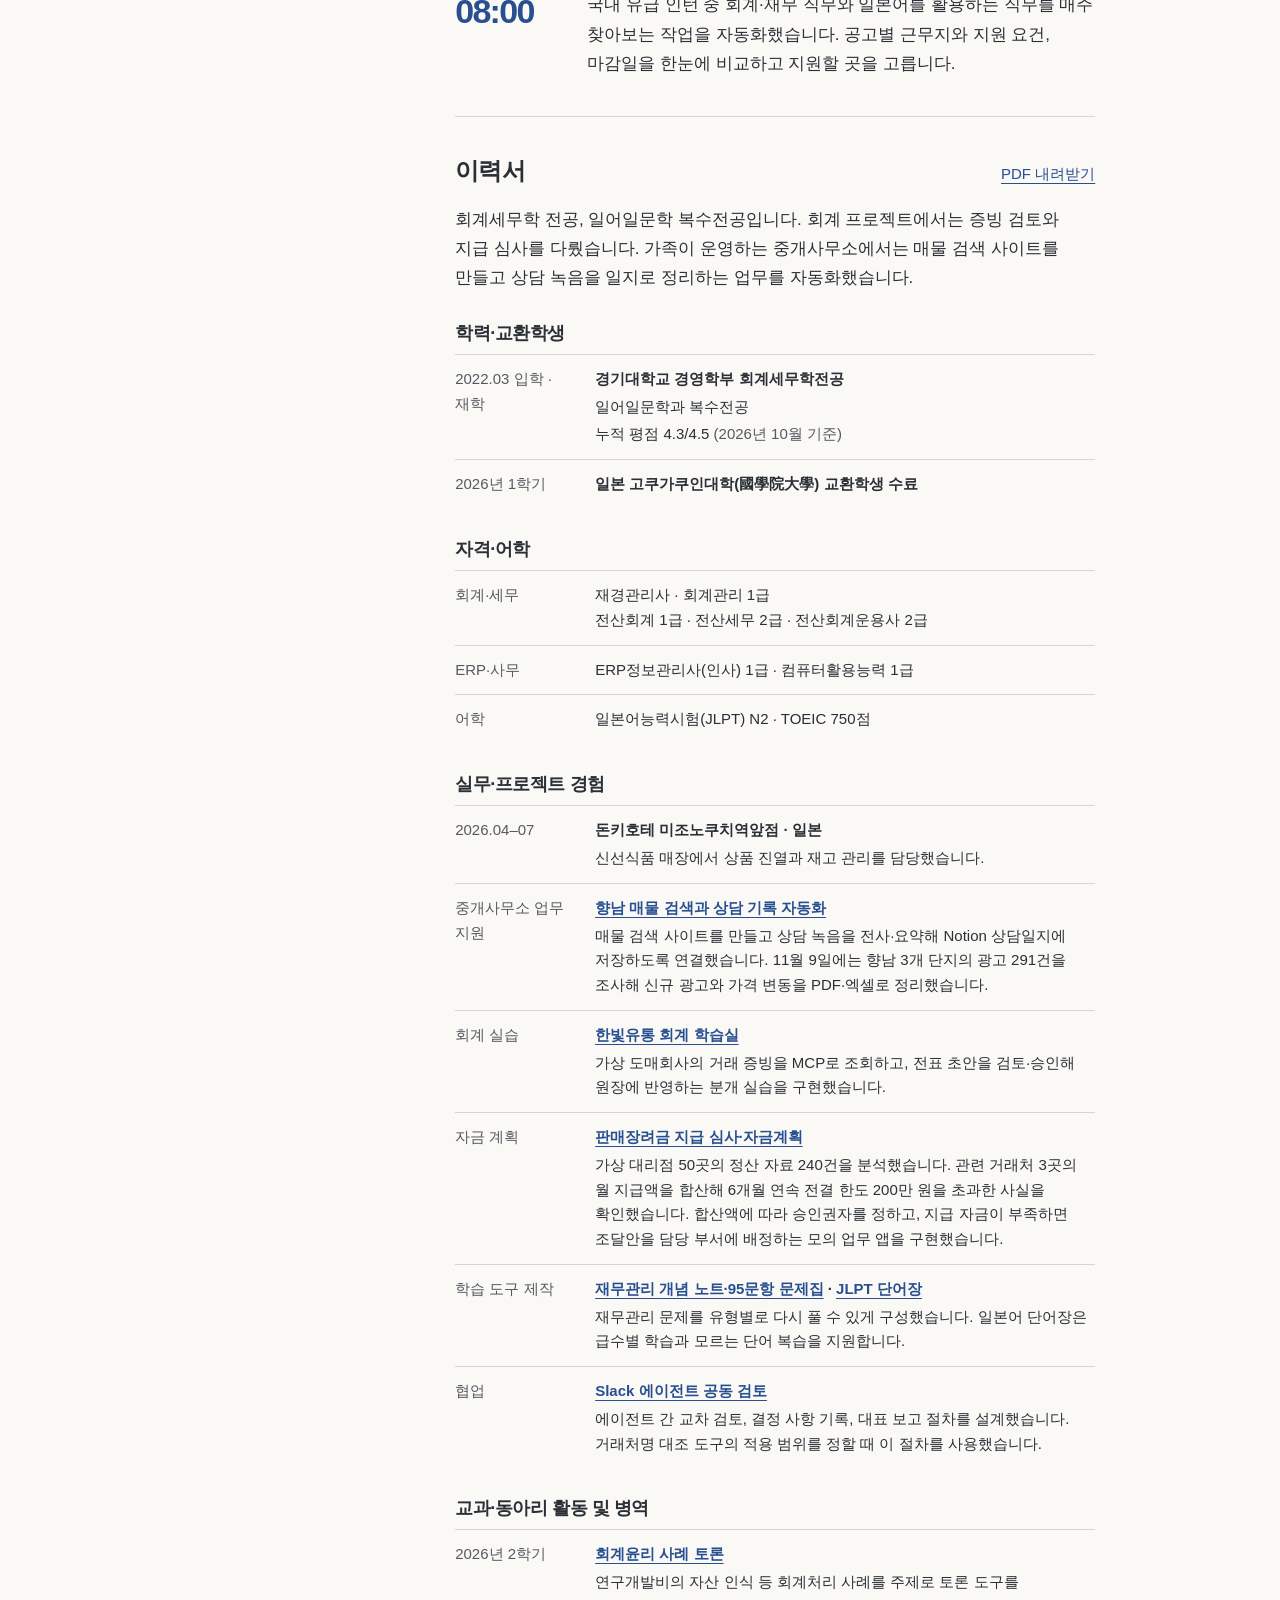
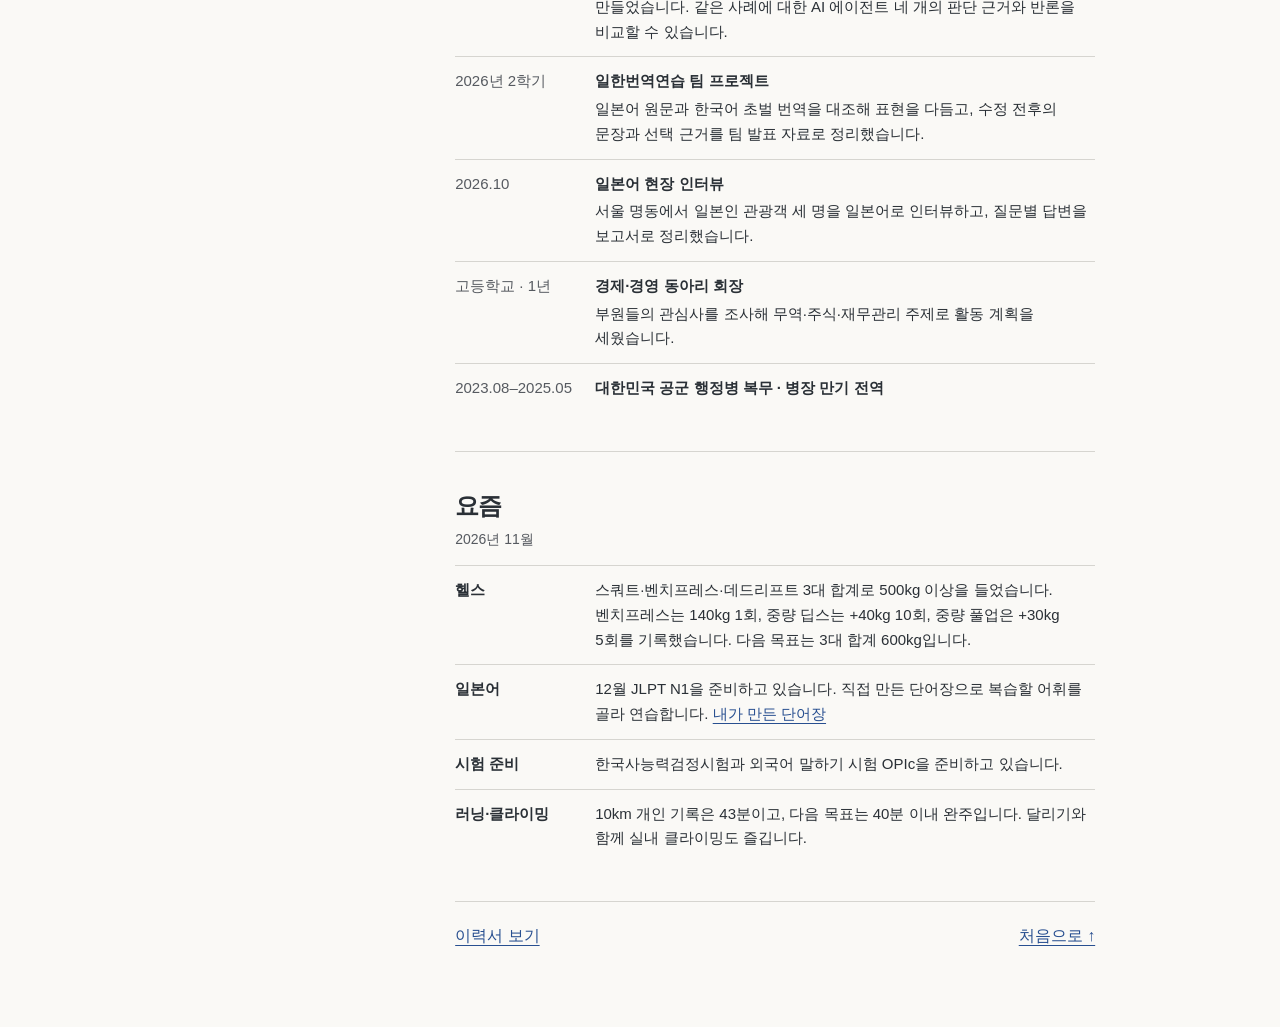
==== commit d334cbc2: "Feature accounting projects and publish the sales rebate case study in four languages" ====
--- a/index.html
+++ b/index.html
@@ -5,14 +5,14 @@
   <meta name="viewport" content="width=device-width, initial-scale=1">
   <meta name="description" content="김상혁의 개인 포트폴리오. 회계와 일본어를 공부하고, 중개사무소 업무와 공부에 쓰는 도구를 만듭니다.">
   <title>김상혁 · 개인 포트폴리오</title>
-  <link rel="stylesheet" href="portfolio.css?v=now-gym-1">
+  <link rel="stylesheet" href="portfolio.css?v=featured-1">
   <link rel="alternate" hreflang="ko" href="https://osh3772-star.github.io/">
   <link rel="alternate" hreflang="ja" href="https://osh3772-star.github.io/ja/">
   <link rel="alternate" hreflang="zh-Hans" href="https://osh3772-star.github.io/zh/">
   <link rel="alternate" hreflang="en" href="https://osh3772-star.github.io/en/">
   <link rel="alternate" hreflang="x-default" href="https://osh3772-star.github.io/">
 </head>
-<body>
+<body class="portfolio-home">
   <a class="skip" href="#intro">본문으로 이동</a>
   <div class="layout">
     <header>
@@ -24,15 +24,42 @@
         <a lang="zh-Hans" hreflang="zh-Hans" href="/zh/">简体中文</a>
         <a lang="en" hreflang="en" href="/en/">English</a>
       </nav>
-      <nav aria-label="페이지 목차">
-        <a href="#intro">소개</a><a href="#resume">이력서</a><a href="#work">회계 공부</a><a href="#estate">중개사무소</a><a href="#japanese">일본어</a><a href="vibe-coding.html">바이브 코딩</a><a href="#notes">자동화 노트</a><a href="#now">요즘</a>
+      <nav class="desktop-nav" aria-label="페이지 목차">
+        <a href="#intro">소개</a><a href="#featured">대표 작업</a><a href="#resume">이력서</a><a href="#work">회계 공부</a><a href="#estate">중개사무소</a><a href="#japanese">일본어</a><a href="vibe-coding.html">바이브 코딩</a><a href="#notes">자동화 노트</a><a href="#now">요즘</a>
       </nav>
-      <div class="links"><a href="https://github.com/osh3772-star">GitHub</a></div>
+      <div class="links desktop-links"><a href="https://github.com/osh3772-star">GitHub</a></div>
+      <details class="mobile-menu">
+        <summary>전체 메뉴</summary>
+        <nav aria-label="페이지 목차">
+          <a href="#intro">소개</a><a href="#featured">대표 작업</a><a href="#resume">이력서</a><a href="#work">회계 공부</a><a href="#estate">중개사무소</a><a href="#japanese">일본어</a><a href="vibe-coding.html">바이브 코딩</a><a href="#notes">자동화 노트</a><a href="#now">요즘</a><a href="https://github.com/osh3772-star">GitHub</a>
+        </nav>
+      </details>
     </header>
     <main>
       <section id="intro" aria-label="소개">
-        <p class="lead">회계세무를 전공하고 일본어를 복수전공하는 <strong>김상혁</strong>입니다.</p>
-        <p>대학 강의를 복습하려고 <a href="#finance-study">재무관리 개념 노트와 문제집</a>을 만들었습니다. 어머니의 중개사무소에서는 손님에게 조건에 맞는 집을 소개할 수 있도록 <a href="#estate">향남 매물 검색 사이트</a>를 만들었습니다.</p>
+        <p class="lead">거래 증빙과 정산 자료를 다루며 회계를 공부합니다.</p>
+        <p>분개를 연습하고 판매장려금 지급 기준을 적용해 볼 수 있는 도구를 만들었습니다. 어머니의 중개사무소에서는 매물과 상담 기록을 관리하는 일을 돕고 있습니다.</p>
+        <div class="intro-actions">
+          <a class="case-link" href="sales-incentives.html">판매장려금 심사 사례</a>
+          <a href="resume.pdf" download="김상혁_이력서.pdf">이력서 PDF</a>
+        </div>
+      </section>
+      <section id="featured" aria-labelledby="featured-title">
+        <h2 id="featured-title">대표 작업</h2>
+        <ul class="featured-list">
+          <li>
+            <h3><a href="sales-incentives.html">판매장려금 지급 심사·자금계획</a></h3>
+            <p>가상 대리점 3곳의 6월 지급액을 합산해 승인권자를 정하고, 자금이 부족할 때는 조달안을 담당 부서의 업무로 연결했습니다.</p>
+          </li>
+          <li>
+            <h3><a href="#hanbit">한빛유통 회계 학습실</a></h3>
+            <p>매출 증빙으로 전표를 작성하고, 사람이 승인한 분개가 원장과 시산표에 반영되는 과정을 실습할 수 있습니다.</p>
+          </li>
+          <li>
+            <h3><a href="vibe-coding.html#listings">향남 중개사무소 매물 관리</a></h3>
+            <p>매물번호로 부동산뱅크 자료와 사무소 홈페이지를 대조해, 담당자가 변경된 항목을 골라 갱신하는 도구를 만들었습니다.</p>
+          </li>
+        </ul>
       </section>
       <section id="work">
         <h2>회계 공부</h2>
@@ -49,7 +76,7 @@
           </div>
           <p class="access">두 학습 사이트를 열려면 Claude에 로그인해야 합니다.</p>
         </article>
-        <article>
+        <article id="hanbit">
           <h3><a href="https://ledgerflow-public-reference-gateway.eric5833.workers.dev/">한빛유통 회계 학습실 <span aria-hidden="true">↗</span></a></h3>
           <p>분개가 장부와 재무제표에 어떻게 반영되는지 실습하려고 가상회사 한빛유통의 회계 학습실을 만들었습니다. 학습자는 매출 증빙을 읽고 전표를 검토한 뒤, 승인한 전표가 원장에 어떻게 반영됐는지 확인합니다.</p>
           <details class="mechanism">
@@ -121,7 +148,7 @@
           <div><dt>2026.04–07</dt><dd><strong>돈키호테 미조노쿠치역앞점 · 일본</strong><p>신선식품 매장에서 상품 진열과 재고 관리를 담당했습니다.</p></dd></div>
           <div><dt>중개사무소 업무 지원</dt><dd><strong><a href="#estate">향남 매물 검색과 상담 기록 자동화</a></strong><p>매물 검색 사이트를 만들고 상담 녹음을 전사·요약해 Notion 상담일지에 저장하도록 연결했습니다. 11월 9일에는 향남 3개 단지의 광고 291건을 조사해 신규 광고와 가격 변동을 PDF·엑셀로 정리했습니다.</p></dd></div>
           <div><dt>회계 실습</dt><dd><strong><a href="vibe-coding.html#ledger">한빛유통 회계 학습실</a></strong><p>가상 도매회사의 거래 증빙을 MCP로 조회하고, 전표 초안을 검토·승인해 원장에 반영하는 분개 실습을 구현했습니다.</p></dd></div>
-          <div><dt>자금 계획</dt><dd><strong><a href="vibe-coding.html#work-finance">판매장려금 지급 심사·자금계획</a></strong><p>가상 대리점 50곳의 정산 자료 240건을 분석했습니다. 관련 거래처 3곳의 월 지급액을 합산해 6개월 연속 전결 한도 200만 원을 초과한 사실을 확인했습니다. 합산액에 따라 승인권자를 정하고, 지급 자금이 부족하면 조달안을 담당 부서에 배정하는 모의 업무 앱을 구현했습니다.</p></dd></div>
+          <div><dt>자금 계획</dt><dd><strong><a href="sales-incentives.html">판매장려금 지급 심사·자금계획</a></strong><p>가상 대리점 50곳의 정산 자료 240건을 분석했습니다. 관련 거래처 3곳의 월 지급액을 합산해 6개월 연속 전결 한도 200만 원을 초과한 사실을 확인했습니다. 합산액에 따라 승인권자를 정하고, 지급 자금이 부족하면 조달안을 담당 부서에 배정하는 모의 업무 앱을 구현했습니다.</p></dd></div>
           <div><dt>학습 도구 제작</dt><dd><strong><a href="#finance-study">재무관리 개념 노트·95문항 문제집</a> · <a href="#japanese">JLPT 단어장</a></strong><p>재무관리 문제를 유형별로 다시 풀 수 있게 구성했습니다. 일본어 단어장은 급수별 학습과 모르는 단어 복습을 지원합니다.</p></dd></div>
           <div><dt>협업</dt><dd><strong><a href="#notes">Slack 에이전트 공동 검토</a></strong><p>에이전트 간 교차 검토, 결정 사항 기록, 대표 보고 절차를 설계했습니다. 거래처명 대조 도구의 적용 범위를 정할 때 이 절차를 사용했습니다.</p></dd></div>
         </dl>
--- a/portfolio.css
+++ b/portfolio.css
@@ -153,3 +153,47 @@
 @media (max-width: 760px) {
   header .language-nav { margin: 0 0 15px; gap: 2px 16px; }
 }
+
+/* First-screen navigation and selected work */
+.mobile-menu { display: none; }
+.portfolio-home .lead { max-width: 22em; font-size: clamp(29px, 3.3vw, 42px); line-height: 1.3; }
+.intro-actions { display: flex; flex-wrap: wrap; align-items: baseline; gap: 8px 22px; margin-top: 24px; }
+.intro-actions a { display: inline-block; padding: 7px 0; font-size: 16px; }
+.intro-actions .case-link { font-weight: 700; text-decoration-thickness: 2px; }
+.featured-list { padding: 0; margin: 0; list-style: none; border-top: 1px solid var(--ink); }
+.featured-list li { padding: 18px 0; border-bottom: 1px solid var(--line); }
+.featured-list h3 { margin: 0 0 4px; font-size: 20px; }
+.featured-list h3 a { text-decoration: underline; text-decoration-color: var(--line); }
+.featured-list h3 a:hover, .featured-list h3 a:focus-visible { text-decoration-color: currentColor; }
+.featured-list p { color: var(--muted); font-size: 16px; line-height: 1.55; }
+
+/* Keep each decision and its supporting numbers together. */
+.case-study { font-variant-numeric: tabular-nums; }
+.case-study section p + p { margin-top: 12px; }
+.case-ledger { width: 100%; border-collapse: collapse; margin: 20px 0; font-size: 16px; line-height: 1.5; }
+.case-ledger caption { padding-bottom: 8px; text-align: start; font-weight: 650; }
+.case-ledger th, .case-ledger td { padding: 9px 6px; text-align: start; border-bottom: 1px solid var(--line); }
+.case-ledger th:first-child, .case-ledger td:first-child { padding-inline-start: 0; }
+.case-ledger th:last-child, .case-ledger td:last-child { text-align: end; padding-inline-end: 0; }
+.case-ledger thead { border-top: 1px solid var(--ink); }
+.case-ledger thead th { font-weight: 550; color: var(--muted); }
+.case-ledger tfoot { font-weight: 700; color: var(--ink); border-top: 2px solid var(--ink); }
+.case-summary { margin-top: 14px; font-weight: 600; }
+.case-back { gap: 14px; flex-wrap: wrap; }
+@media (max-width: 760px) {
+  .portfolio-home .desktop-nav, .portfolio-home .desktop-links { display: none; }
+  .mobile-menu { display: block; border-block: 1px solid var(--line); }
+  .mobile-menu summary { margin: 0; padding: 8px 0; color: var(--ink); font-weight: 600; }
+  .mobile-menu nav { padding: 0 0 12px; }
+  .portfolio-home #intro { margin-top: 24px; }
+  .portfolio-home .intro-actions { margin-top: 14px; }
+  .featured-list li { padding: 14px 0; }
+  .case-ledger { font-size: 15px; }
+}
+
+@media (max-width: 360px) {
+  .portfolio-home .layout { margin-inline: 16px; padding-top: 20px; }
+  .portfolio-home #intro { margin-top: 18px; }
+  .portfolio-home .lead { font-size: 27px; margin-bottom: 16px; }
+  .portfolio-home .intro-actions { gap: 4px 14px; }
+}
